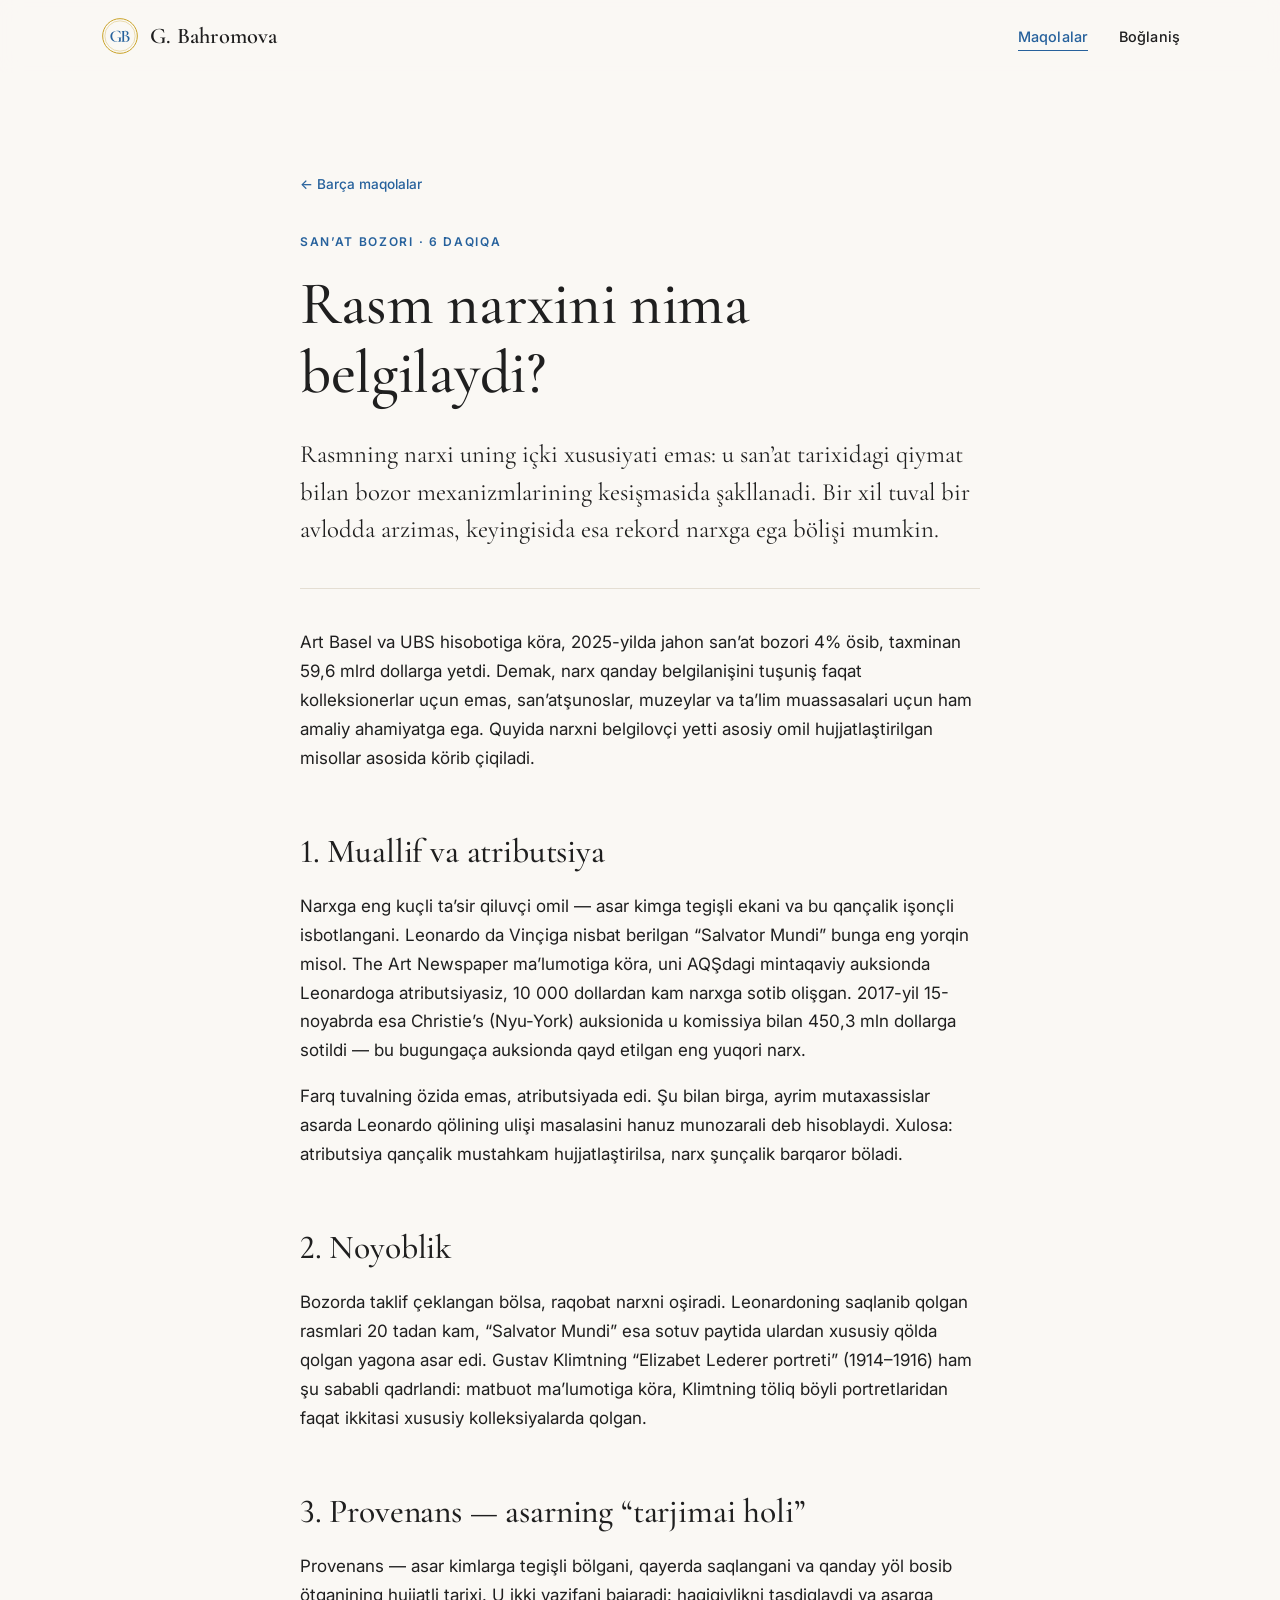
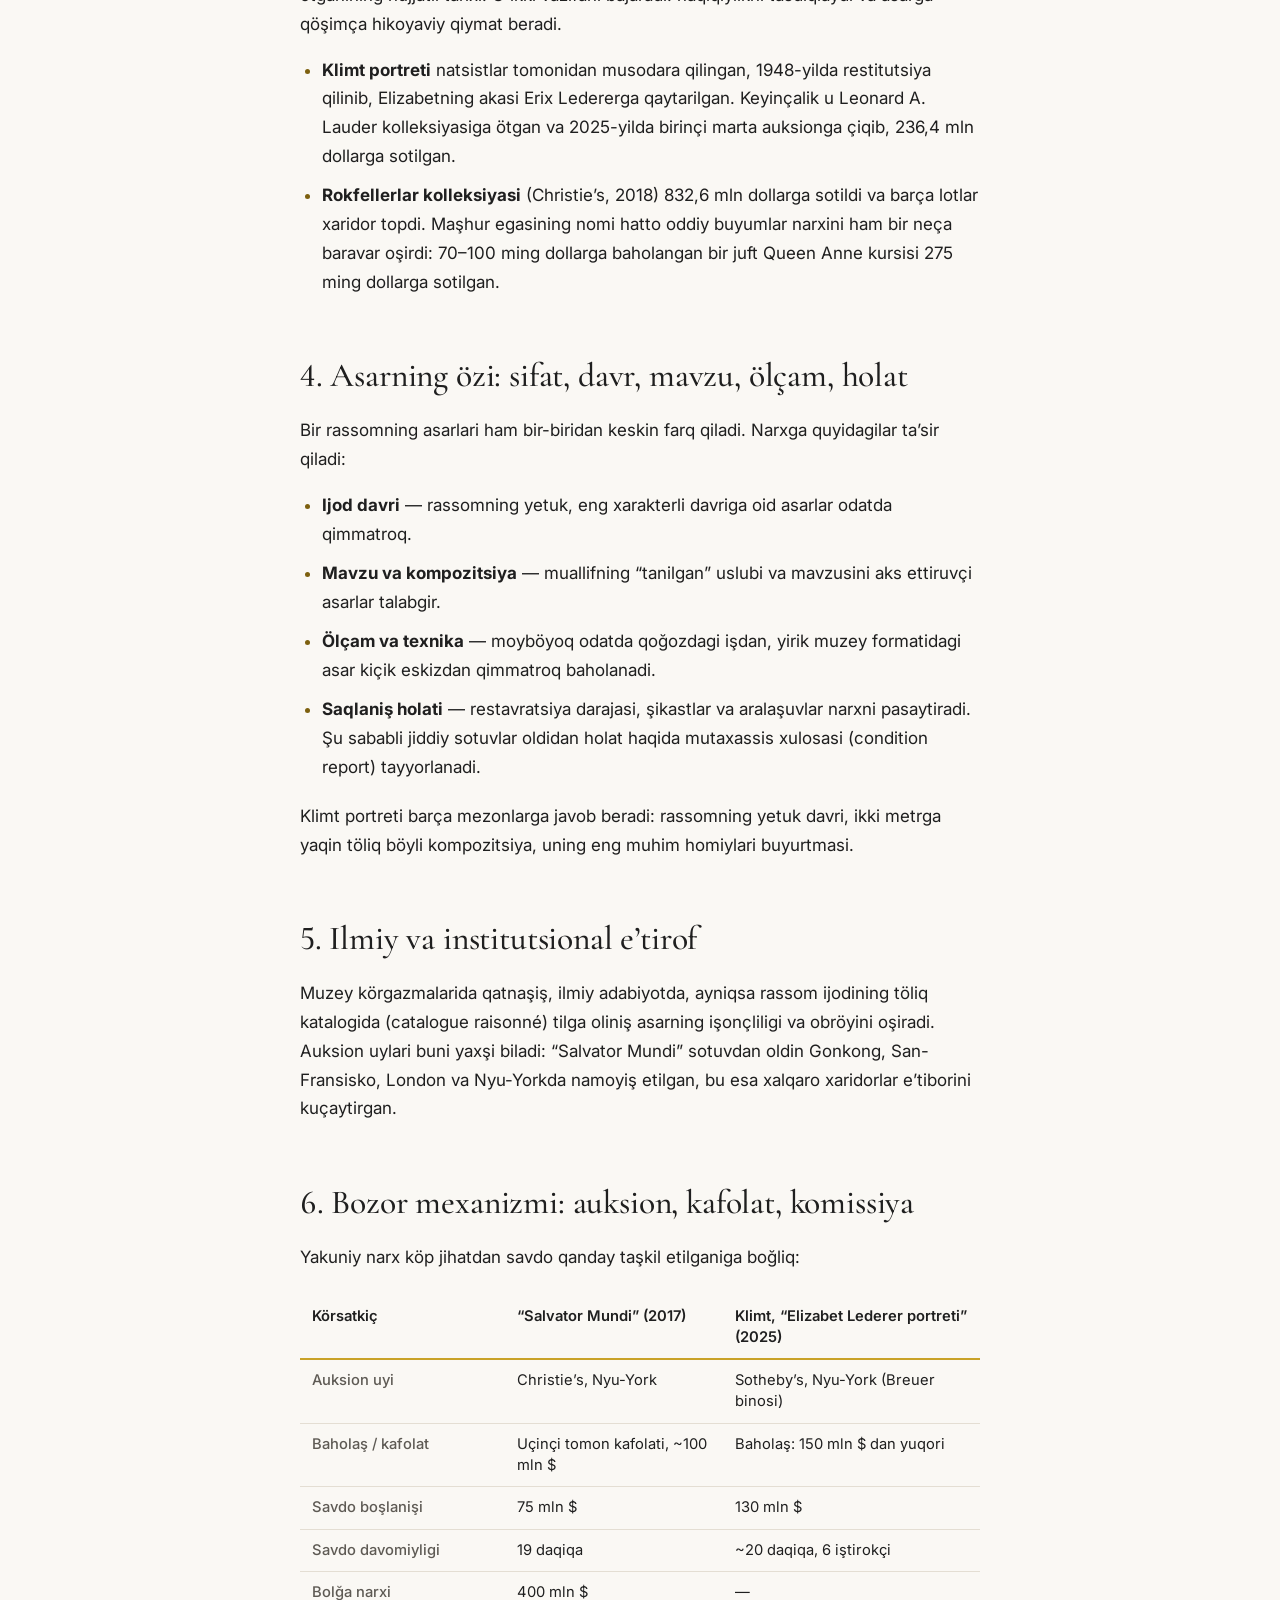
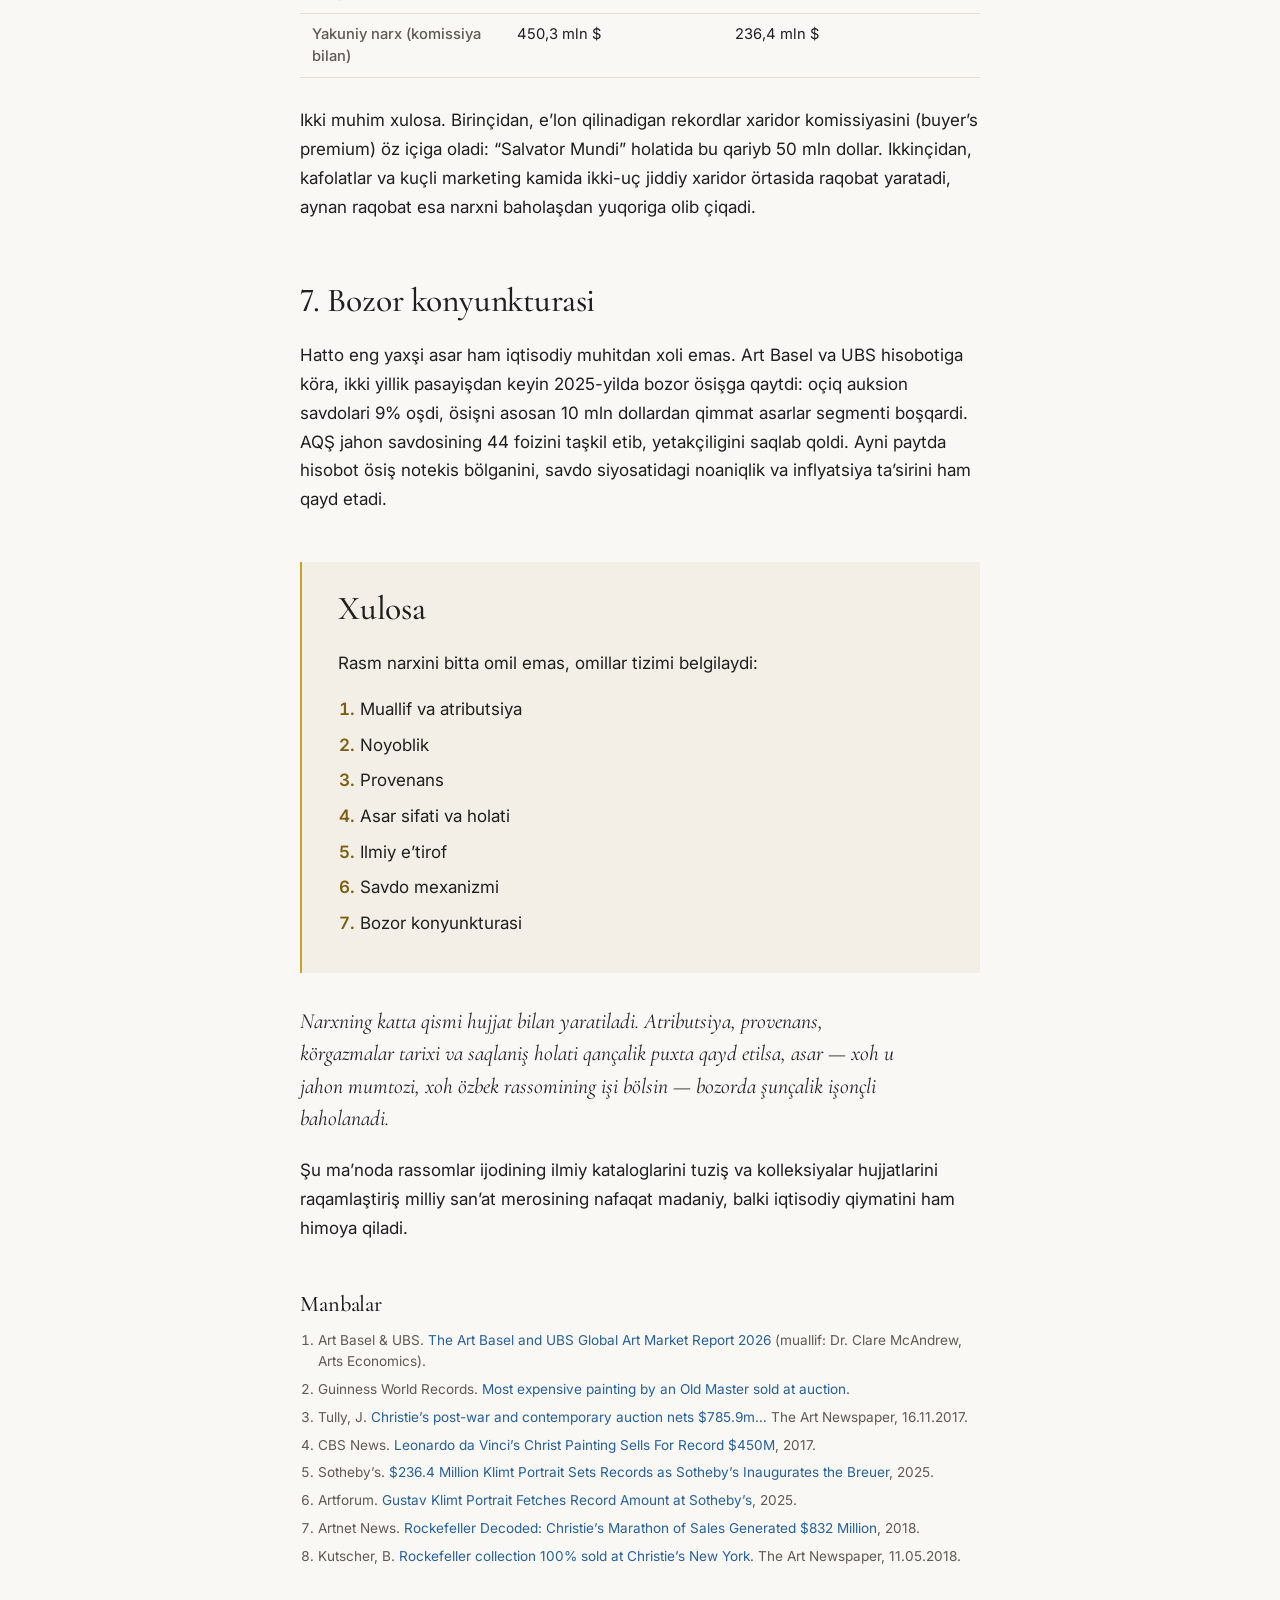
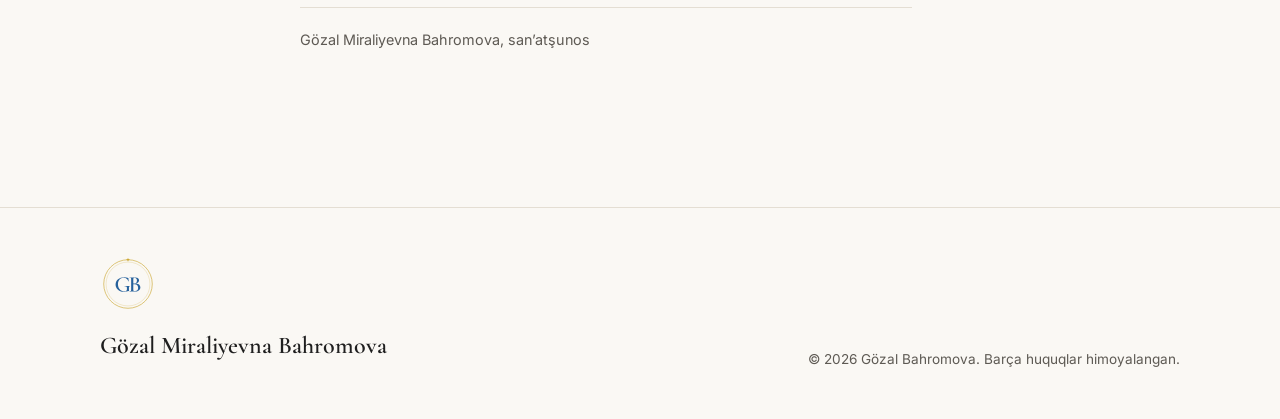
==== rasm-narxi.html @ ad48a09a "“Rasm narxini nima belgilaydi?” maqolasini qo‘shish Co-Authored-By: Claude Opus 5.5 <noreply@anthrop" ====
<!doctype html>
<html lang="uz">
<head>
  <meta charset="utf-8">
  <meta name="viewport" content="width=device-width, initial-scale=1">
  <title>Rasm narxini nima belgilaydi? — Gözal Bahromova</title>
  <meta name="description" content="Sanʼatşunos tahlili: muallif va atributsiya, noyoblik, provenans, asar holati, ilmiy eʼtirof, auksion mexanizmi va bozor konyunkturasi rasm narxini qanday belgilaydi.">
  <meta name="author" content="Gözal Miraliyevna Bahromova">
  <link rel="canonical" href="https://gmiraliyevna-oss.github.io/guzal-bahromova/rasm-narxi.html">
  <meta property="og:type" content="article">
  <meta property="og:title" content="Rasm narxini nima belgilaydi?">
  <meta property="og:description" content="Sanʼatşunos tahlili: muallif va atributsiya, noyoblik, provenans, asar holati, ilmiy eʼtirof, auksion mexanizmi va bozor konyunkturasi rasm narxini qanday belgilaydi.">
  <meta property="og:locale" content="uz_UZ">
  <meta property="og:image" content="https://gmiraliyevna-oss.github.io/guzal-bahromova/images/og-cover.jpg">
  <meta name="twitter:card" content="summary_large_image">
  <link rel="icon" href="logo/favicon.svg" type="image/svg+xml">
  <link rel="icon" href="logo/favicon-32.png" sizes="32x32" type="image/png">
  <link rel="apple-touch-icon" href="logo/apple-touch-icon.png">
  <link rel="preconnect" href="https://fonts.googleapis.com">
  <link rel="preconnect" href="https://fonts.gstatic.com" crossorigin>
  <link href="https://fonts.googleapis.com/css2?family=Cormorant+Garamond:ital,wght@0,500;0,600;0,700;1,500&family=Inter:wght@400;500;600&display=swap" rel="stylesheet">
  <link rel="stylesheet" href="styles.css?v=13">
  <script>
    try { var t = localStorage.getItem('theme'); if (t) document.documentElement.dataset.theme = t; } catch (e) {}
  </script>
  <style>
    .article { padding: clamp(48px, 8vw, 96px) 0 var(--section-y); }
    .article .container { max-width: 760px; }
    .art-back { display: inline-block; font-size: .85rem; font-weight: 500; margin-bottom: 36px; }
    .art-meta { font-size: .75rem; font-weight: 600; letter-spacing: .14em; text-transform: uppercase; color: var(--accent-text); margin-bottom: 16px; }
    .article h1 { font-size: clamp(2.4rem, 5.6vw, 3.8rem); font-weight: 500; margin-bottom: 28px; }
    .art-lead { font-family: var(--serif); font-size: clamp(1.3rem, 2.2vw, 1.55rem); line-height: 1.5; color: var(--text); margin-bottom: 1.6em; padding-bottom: 1.6em; border-bottom: 1px solid var(--line); }
    .article h2 { font-size: clamp(1.6rem, 3vw, 2.1rem); font-weight: 500; margin: 1.8em 0 .6em; }
    .article p { max-width: 68ch; }
    .art-figure { margin: 32px 0 36px; }
    .art-figure img { width: 100%; max-width: 520px; margin: 0 auto; box-shadow: var(--shadow); }
    .art-figure figcaption { max-width: 520px; margin: 14px auto 0; font-size: .85rem; line-height: 1.55; color: var(--muted); }
    .art-box { margin: 48px 0 32px; padding: 28px clamp(20px, 4vw, 36px); background: var(--bg-tint); border-left: 2px solid var(--gold); }
    .art-box h2 { margin-top: 0; }
    .art-box ol { margin: 0; padding-left: 1.3em; list-style: decimal; }
    .art-box li { margin-bottom: .4em; }
    .art-box li::marker { color: var(--gold-text); font-weight: 600; }
    .art-closing { font-family: var(--serif); font-style: italic; font-size: 1.35rem; line-height: 1.5; }
    .art-sign { margin-top: 40px; padding-top: 20px; border-top: 1px solid var(--line); font-size: .9rem; color: var(--muted); }
    .art-list { margin: 0 0 1.2em; padding-left: 1.3em; list-style: disc; max-width: 68ch; }
    .art-list li { margin-bottom: .6em; }
    .art-list li::marker { color: var(--gold-text); }
    .art-table-wrap { overflow-x: auto; margin: 24px 0 28px; }
    .art-table { width: 100%; border-collapse: collapse; font-size: .92rem; line-height: 1.45; }
    .art-table th, .art-table td { padding: 10px 12px; border-bottom: 1px solid var(--line); text-align: left; vertical-align: top; }
    .art-table thead th { font-weight: 600; border-bottom: 2px solid var(--gold); }
    .art-table tbody th { font-weight: 500; color: var(--muted); }
    .art-sources { margin-top: 48px; }
    .art-sources h2 { font-size: 1.4rem; }
    .art-sources ol { padding-left: 1.3em; list-style: decimal; font-size: .85rem; line-height: 1.55; color: var(--muted); }
    .art-sources li { margin-bottom: .5em; }
  </style>
</head>
<body>
  <a class="skip-link" href="#main">Asosiy mazmunga ötiş</a>
  <header class="site-header" id="top">
    <div class="container header-inner">
      <a href="index.html" class="brand" aria-label="Boş sahifa">
        <span class="brand-mark" aria-hidden="true">
          <svg class="logo-mark" viewBox="0 0 240 240" aria-hidden="true" focusable="false"><circle cx="120" cy="120" r="104" fill="none" class="lm-ring" stroke-width="6"/><circle cx="120" cy="120" r="91" fill="none" class="lm-ring" stroke-width="2"/><path d="M100.562359375 155.748Q91.52476953125 155.748 84.42027587890625 153.11939746093748Q77.3157822265625 150.490794921875 72.39528857421875 145.85758984375Q67.474794921875 141.224384765625 64.9033974609375 135.14948095703124Q62.33200000000001 129.0745771484375 62.33200000000001 122.181974609375Q62.33200000000001 114.53276953125001 65.33369873046875 108.33567333984377Q68.3353974609375 102.1385771484375 73.77589111328126 97.6717822265625Q79.21638476562501 93.2049873046875 86.50027587890625 90.78049365234375Q93.7841669921875 88.35600000000001 102.3485517578125 88.35600000000001Q107.493974609375 88.35600000000001 112.42876953125 89.19841015625Q117.36356445312501 90.0408203125 120.5121669921875 91.59303808593751Q121.5417568359375 92.0090380859375 121.68345556640625 92.28333935546875Q121.825154296875 92.557640625 121.929154296875 93.956435546875L123.2525517578125 107.6401669921875Q123.2525517578125 107.9521669921875 122.7325517578125 108.0561669921875Q122.2125517578125 108.1601669921875 122.00455175781251 107.77276953124999Q121.1621416015625 105.167513671875 119.37074414062499 102.14630859375Q117.5793466796875 99.125103515625 114.76745556640626 96.47962255859375Q111.95556445312499 93.8341416015625 108.0711796875 92.10126318359374Q104.186794921875 90.36838476562501 99.0830126953125 90.36838476562501Q91.91216699218751 90.36838476562501 86.06603271484376 93.97068603515626Q80.2198984375 97.5729873046875 76.78137939453126 104.25758984375Q73.3428603515625 110.9421923828125 73.3428603515625 120.22679492187501Q73.3428603515625 127.31435937500001 75.4176552734375 133.43605810546876Q77.4924501953125 139.5577568359375 81.421052734375 144.21046826171874Q85.3496552734375 148.8631796875 90.8356806640625 151.46449365234375Q96.3217060546875 154.0658076171875 103.219564453125 154.0658076171875Q107.514794921875 154.0658076171875 110.09271142578125 153.0153974609375Q112.6706279296875 151.9649873046875 113.83413427734375 149.232384765625Q114.997640625 146.4997822265625 114.997640625 141.4246025390625Q114.997640625 136.4326025390625 114.39703808593751 134.0926025390625Q113.796435546875 131.7526025390625 111.51232666015625 131.0246025390625Q109.2282177734375 130.2966025390625 104.1113974609375 130.2966025390625Q103.4873974609375 130.2966025390625 103.4873974609375 129.4646025390625Q103.4873974609375 128.6326025390625 104.00739746093751 128.6326025390625Q111.05857714843751 129.0486025390625 116.73956445312501 129.1006025390625Q122.4205517578125 129.1526025390625 128.6969365234375 128.8406025390625Q129.1415390625 128.8406025390625 129.17923779296873 129.5686025390625Q129.21693652343748 130.2966025390625 128.6969365234375 130.2966025390625Q126.7001162109375 130.1926025390625 125.76800732421876 130.9726025390625Q124.8358984375 131.7526025390625 124.5992958984375 134.3526025390625Q124.362693359375 136.9526025390625 124.362693359375 142.4646025390625Q124.362693359375 145.8966025390625 124.570693359375 147.5606025390625Q124.778693359375 149.2246025390625 124.93469335937499 150.0046025390625Q125.090693359375 150.7846025390625 125.090693359375 151.6166025390625Q125.090693359375 152.2406025390625 124.882693359375 152.4486025390625Q124.674693359375 152.6566025390625 123.946693359375 152.8646025390625Q118.3697060546875 154.084 112.2493212890625 154.916Q106.1289365234375 155.748 100.562359375 155.748ZM153.8311796875 119.4025771484375 154.97517968749997 117.78800000000001Q161.80794921875 117.78800000000001 166.84543017578125 120.07600000000001Q171.8829111328125 122.364 174.66619970703124 126.35369873046875Q177.44948828124998 130.3433974609375 177.44948828124998 135.56158984375Q177.44948828124998 141.026794921875 174.4725009765625 145.4233974609375Q171.495513671875 149.82 166.2929365234375 152.368Q161.090359375 154.916 154.56958984374998 154.916Q151.589974609375 154.916 147.31687841796872 154.60399999999998Q143.04378222656248 154.292 139.4791796875 154.292Q135.84958984374998 154.292 132.54109619140624 154.39600000000002Q129.2326025390625 154.5 126.58580761718748 154.5Q126.30241015624999 154.5 126.30241015624999 153.876Q126.30241015624999 153.252 126.58580761718748 153.252Q129.7838330078125 153.252 131.5102431640625 152.732Q133.23665332031248 152.212 133.92695458984372 150.652Q134.61725585937498 149.092 134.61725585937498 146.076V97.924Q134.61725585937498 94.908 133.97895458984374 93.4Q133.3406533203125 91.892 131.62854443359373 91.32Q129.916435546875 90.748 126.71841015624999 90.748Q126.48180761718748 90.748 126.48180761718748 90.124Q126.48180761718748 89.5 126.71841015624999 89.5Q129.33660253906248 89.5 132.59309619140623 89.656Q135.84958984374998 89.812 139.4791796875 89.812Q142.4093720703125 89.812 145.73348095703125 89.5Q149.05758984374998 89.188 152.099564453125 89.188Q158.3109619140625 89.188 162.530744140625 90.81041015625001Q166.7505263671875 92.43282031250001 168.94230859375 95.43972412109376Q171.13409082031248 98.44662792968751 171.13409082031248 102.71841015625Q171.13409082031248 108.49561523437501 166.65819970703123 113.04169873046875Q162.18230859374998 117.5877822265625 153.8311796875 119.4025771484375ZM150.310744140625 91.2185771484375Q148.19173144531248 91.2185771484375 146.89562255859374 91.77107080078125Q145.599513671875 92.323564453125 145.07430859375 93.77046826171875Q144.54910351562498 95.2173720703125 144.54910351562498 98.132V118.51599999999999L140.90132128906248 117.75939746093749Q144.30471874999998 117.892 146.48871874999998 117.944Q148.67271875 117.99600000000001 148.9093212890625 117.99600000000001Q155.354794921875 117.99600000000001 158.36301269531248 113.81260253906251Q161.37123046874999 109.62920507812501 161.37123046874999 103.597205078125Q161.37123046874999 99.759615234375 160.1466279296875 96.96980761718751Q158.92202539062498 94.18 156.4858076171875 92.69928857421876Q154.04958984375 91.2185771484375 150.310744140625 91.2185771484375ZM152.88739746093748 152.5734228515625Q160.26361523437498 152.5734228515625 163.61632666015623 148.7670126953125Q166.96903808593748 144.9606025390625 166.96903808593748 138.0861923828125Q166.96903808593748 130.36158984375 162.97671142578122 125.48268603515626Q158.98438476562498 120.6037822265625 150.81517968749998 120.5751796875Q149.260333984375 120.5465771484375 146.6785263671875 120.61287841796876Q144.09671874999998 120.67917968750001 141.28871875 121.1705771484375L144.54910351562498 119.9511796875V146.076Q144.54910351562498 148.2990126953125 145.11721240234374 149.7602177734375Q145.6853212890625 151.2214228515625 147.4741416015625 151.8974228515625Q149.2629619140625 152.5734228515625 152.88739746093748 152.5734228515625Z" class="lm-letters"/></svg>
        </span>
        <span class="brand-name">G. Bahromova</span>
      </a>
      <nav class="nav" aria-label="Asosiy menyu">
        <ul>
          <li><a href="index.html#articles" class="is-active">Maqolalar</a></li>
          <li><a href="index.html#contact">Boğlaniş</a></li>
        </ul>
      </nav>
    </div>
  </header>

  <main id="main">
    <article class="article">
      <div class="container">
        <a class="art-back" href="index.html#articles">← Barça maqolalar</a>
        <p class="art-meta">Sanʼat bozori · 6 daqiqa</p>
        <h1>Rasm narxini nima belgilaydi?</h1>
        <p class="art-lead">Rasmning narxi uning içki xususiyati emas: u sanʼat tarixidagi qiymat bilan bozor mexanizmlarining kesişmasida şakllanadi. Bir xil tuval bir avlodda arzimas, keyingisida esa rekord narxga ega bölişi mumkin.</p>
        <p>Art Basel va UBS hisobotiga köra, 2025-yilda jahon sanʼat bozori 4% ösib, taxminan 59,6 mlrd dollarga yetdi. Demak, narx qanday belgilanişini tuşuniş faqat kolleksionerlar uçun emas, sanʼatşunoslar, muzeylar va taʼlim muassasalari uçun ham amaliy ahamiyatga ega. Quyida narxni belgilovçi yetti asosiy omil hujjatlaştirilgan misollar asosida körib çiqiladi.</p>

        <h2>1. Muallif va atributsiya</h2>
        <p>Narxga eng kuçli taʼsir qiluvçi omil — asar kimga tegişli ekani va bu qançalik işonçli isbotlangani. Leonardo da Vinçiga nisbat berilgan “Salvator Mundi” bunga eng yorqin misol. The Art Newspaper maʼlumotiga köra, uni AQŞdagi mintaqaviy auksionda Leonardoga atributsiyasiz, 10 000 dollardan kam narxga sotib olişgan. 2017-yil 15-noyabrda esa Christie’s (Nyu-York) auksionida u komissiya bilan 450,3 mln dollarga sotildi — bu bugungaça auksionda qayd etilgan eng yuqori narx.</p>
        <p>Farq tuvalning özida emas, atributsiyada edi. Şu bilan birga, ayrim mutaxassislar asarda Leonardo qölining ulişi masalasini hanuz munozarali deb hisoblaydi. Xulosa: atributsiya qançalik mustahkam hujjatlaştirilsa, narx şunçalik barqaror böladi.</p>

        <h2>2. Noyoblik</h2>
        <p>Bozorda taklif çeklangan bölsa, raqobat narxni oşiradi. Leonardoning saqlanib qolgan rasmlari 20 tadan kam, “Salvator Mundi” esa sotuv paytida ulardan xususiy qölda qolgan yagona asar edi. Gustav Klimtning “Elizabet Lederer portreti” (1914–1916) ham şu sababli qadrlandi: matbuot maʼlumotiga köra, Klimtning töliq böyli portretlaridan faqat ikkitasi xususiy kolleksiyalarda qolgan.</p>

        <h2>3. Provenans — asarning “tarjimai holi”</h2>
        <p>Provenans — asar kimlarga tegişli bölgani, qayerda saqlangani va qanday yöl bosib ötganining hujjatli tarixi. U ikki vazifani bajaradi: haqiqiylikni tasdiqlaydi va asarga qöşimça hikoyaviy qiymat beradi.</p>
        <ul class="art-list">
          <li><strong>Klimt portreti</strong> natsistlar tomonidan musodara qilingan, 1948-yilda restitutsiya qilinib, Elizabetning akasi Erix Ledererga qaytarilgan. Keyinçalik u Leonard A. Lauder kolleksiyasiga ötgan va 2025-yilda birinçi marta auksionga çiqib, 236,4 mln dollarga sotilgan.</li>
          <li><strong>Rokfellerlar kolleksiyasi</strong> (Christie’s, 2018) 832,6 mln dollarga sotildi va barça lotlar xaridor topdi. Maşhur egasining nomi hatto oddiy buyumlar narxini ham bir neça baravar oşirdi: 70–100 ming dollarga baholangan bir juft Queen Anne kursisi 275 ming dollarga sotilgan.</li>
        </ul>

        <h2>4. Asarning özi: sifat, davr, mavzu, ölçam, holat</h2>
        <p>Bir rassomning asarlari ham bir-biridan keskin farq qiladi. Narxga quyidagilar taʼsir qiladi:</p>
        <ul class="art-list">
          <li><strong>Ijod davri</strong> — rassomning yetuk, eng xarakterli davriga oid asarlar odatda qimmatroq.</li>
          <li><strong>Mavzu va kompozitsiya</strong> — muallifning “tanilgan” uslubi va mavzusini aks ettiruvçi asarlar talabgir.</li>
          <li><strong>Ölçam va texnika</strong> — moyböyoq odatda qoğozdagi işdan, yirik muzey formatidagi asar kiçik eskizdan qimmatroq baholanadi.</li>
          <li><strong>Saqlaniş holati</strong> — restavratsiya darajasi, şikastlar va aralaşuvlar narxni pasaytiradi. Şu sababli jiddiy sotuvlar oldidan holat haqida mutaxassis xulosasi (condition report) tayyorlanadi.</li>
        </ul>
        <p>Klimt portreti barça mezonlarga javob beradi: rassomning yetuk davri, ikki metrga yaqin töliq böyli kompozitsiya, uning eng muhim homiylari buyurtmasi.</p>

        <h2>5. Ilmiy va institutsional eʼtirof</h2>
        <p>Muzey körgazmalarida qatnaşiş, ilmiy adabiyotda, ayniqsa rassom ijodining töliq katalogida (catalogue raisonné) tilga oliniş asarning işonçliligi va obröyini oşiradi. Auksion uylari buni yaxşi biladi: “Salvator Mundi” sotuvdan oldin Gonkong, San-Fransisko, London va Nyu-Yorkda namoyiş etilgan, bu esa xalqaro xaridorlar eʼtiborini kuçaytirgan.</p>

        <h2>6. Bozor mexanizmi: auksion, kafolat, komissiya</h2>
        <p>Yakuniy narx köp jihatdan savdo qanday taşkil etilganiga boğliq:</p>
        <div class="art-table-wrap">
          <table class="art-table">
            <thead>
              <tr><th scope="col">Körsatkiç</th><th scope="col">“Salvator Mundi” (2017)</th><th scope="col">Klimt, “Elizabet Lederer portreti” (2025)</th></tr>
            </thead>
            <tbody>
              <tr><th scope="row">Auksion uyi</th><td>Christie’s, Nyu-York</td><td>Sotheby’s, Nyu-York (Breuer binosi)</td></tr>
              <tr><th scope="row">Baholaş / kafolat</th><td>Uçinçi tomon kafolati, ~100 mln $</td><td>Baholaş: 150 mln $ dan yuqori</td></tr>
              <tr><th scope="row">Savdo boşlanişi</th><td>75 mln $</td><td>130 mln $</td></tr>
              <tr><th scope="row">Savdo davomiyligi</th><td>19 daqiqa</td><td>~20 daqiqa, 6 iştirokçi</td></tr>
              <tr><th scope="row">Bolğa narxi</th><td>400 mln $</td><td>—</td></tr>
              <tr><th scope="row">Yakuniy narx (komissiya bilan)</th><td>450,3 mln $</td><td>236,4 mln $</td></tr>
            </tbody>
          </table>
        </div>
        <p>Ikki muhim xulosa. Birinçidan, eʼlon qilinadigan rekordlar xaridor komissiyasini (buyer’s premium) öz içiga oladi: “Salvator Mundi” holatida bu qariyb 50 mln dollar. Ikkinçidan, kafolatlar va kuçli marketing kamida ikki-uç jiddiy xaridor örtasida raqobat yaratadi, aynan raqobat esa narxni baholaşdan yuqoriga olib çiqadi.</p>

        <h2>7. Bozor konyunkturasi</h2>
        <p>Hatto eng yaxşi asar ham iqtisodiy muhitdan xoli emas. Art Basel va UBS hisobotiga köra, ikki yillik pasayişdan keyin 2025-yilda bozor ösişga qaytdi: oçiq auksion savdolari 9% oşdi, ösişni asosan 10 mln dollardan qimmat asarlar segmenti boşqardi. AQŞ jahon savdosining 44 foizini taşkil etib, yetakçiligini saqlab qoldi. Ayni paytda hisobot ösiş notekis bölganini, savdo siyosatidagi noaniqlik va inflyatsiya taʼsirini ham qayd etadi.</p>

        <aside class="art-box">
          <h2>Xulosa</h2>
          <p>Rasm narxini bitta omil emas, omillar tizimi belgilaydi:</p>
          <ol>
            <li>Muallif va atributsiya</li>
            <li>Noyoblik</li>
            <li>Provenans</li>
            <li>Asar sifati va holati</li>
            <li>Ilmiy eʼtirof</li>
            <li>Savdo mexanizmi</li>
            <li>Bozor konyunkturasi</li>
          </ol>
        </aside>
        <p class="art-closing">Narxning katta qismi hujjat bilan yaratiladi. Atributsiya, provenans, körgazmalar tarixi va saqlaniş holati qançalik puxta qayd etilsa, asar — xoh u jahon mumtozi, xoh özbek rassomining işi bölsin — bozorda şunçalik işonçli baholanadi.</p>
        <p>Şu maʼnoda rassomlar ijodining ilmiy kataloglarini tuziş va kolleksiyalar hujjatlarini raqamlaştiriş milliy sanʼat merosining nafaqat madaniy, balki iqtisodiy qiymatini ham himoya qiladi.</p>

        <section class="art-sources" aria-labelledby="sources-title">
          <h2 id="sources-title">Manbalar</h2>
          <ol>
            <li>Art Basel &amp; UBS. <a href="https://www.artbasel.com/stories/art-basel-and-ubs-global-art-market-report-2026-art-market-trends" target="_blank" rel="noopener">The Art Basel and UBS Global Art Market Report 2026</a> (muallif: Dr. Clare McAndrew, Arts Economics).</li>
            <li>Guinness World Records. <a href="https://www.guinnessworldrecords.com/world-records/most-expensive-painting-by-an-old-master-sold-at-auction" target="_blank" rel="noopener">Most expensive painting by an Old Master sold at auction</a>.</li>
            <li>Tully, J. <a href="https://www.theartnewspaper.com/2017/11/16/analysis-christies-postwar-and-contemporary-auction-nets-dollar7859m-with-a-big-assist-from-an-old-master" target="_blank" rel="noopener">Christie’s post-war and contemporary auction nets $785.9m…</a> The Art Newspaper, 16.11.2017.</li>
            <li>CBS News. <a href="https://www.cbsnews.com/amp/texas/news/leonardo-da-vincis-christ-painting-sells-for-record-450m" target="_blank" rel="noopener">Leonardo da Vinci’s Christ Painting Sells For Record $450M</a>, 2017.</li>
            <li>Sotheby’s. <a href="https://www.sothebys.com/en/articles/the-new-york-sales-november-2025-breuer-results" target="_blank" rel="noopener">$236.4 Million Klimt Portrait Sets Records as Sotheby’s Inaugurates the Breuer</a>, 2025.</li>
            <li>Artforum. <a href="https://www.artforum.com/news/gustav-klimt-portrait-fetches-record-amount-at-sothebys-1234738334/" target="_blank" rel="noopener">Gustav Klimt Portrait Fetches Record Amount at Sotheby’s</a>, 2025.</li>
            <li>Artnet News. <a href="https://news.artnet.com/market/marathon-rockefeller-auction-at-christies-reels-in-record-833-million-1284995" target="_blank" rel="noopener">Rockefeller Decoded: Christie’s Marathon of Sales Generated $832 Million</a>, 2018.</li>
            <li>Kutscher, B. <a href="https://www.theartnewspaper.com/2018/05/11/rockefeller-collection-100percent-sold-at-christies-new-york" target="_blank" rel="noopener">Rockefeller collection 100% sold at Christie’s New York</a>. The Art Newspaper, 11.05.2018.</li>
          </ol>
        </section>

        <p class="art-sign">Gözal Miraliyevna Bahromova, sanʼatşunos</p>
      </div>
    </article>
  </main>

  <footer class="site-footer">
    <div class="container footer-inner">
      <div>
        <img class="footer-logo" src="logo/A-monogram.svg" alt="" width="56" height="56" loading="lazy">
        <p class="footer-name">Gözal Miraliyevna Bahromova</p>
      </div>
      <p class="footer-copy">© 2026 Gözal Bahromova. Barça huquqlar himoyalangan.</p>
    </div>
  </footer>
</body>
</html>
---- styles.css ----
/* ==========================================================
   Go‘zal Bahromova — shaxsiy sayt
   Ranglar: lojuvard #26619C · qog‘oz #FAF8F4 · ko‘mir #1F1F1F · oltin #C9A227
   ========================================================== */

:root {
  --bg: #FAF8F4;
  --bg-tint: #F3EFE7;
  --surface: #FFFFFF;
  --text: #1F1F1F;
  --muted: #5E5A54;
  --line: #E4DED3;
  --accent: #26619C;          /* lojuvard */
  --accent-hover: #1C4C7C;
  --accent-text: #26619C;     /* matndagi havolalar uchun */
  --accent-soft: rgba(38, 97, 156, .08);
  --on-accent: #FFFFFF;
  --gold: #C9A227;
  --gold-text: #7D600F;
  --ph-a: #ECE6DA;
  --ph-b: #E3DCCD;
  --shadow: 0 1px 2px rgba(31,31,31,.04), 0 12px 32px -12px rgba(31,31,31,.12);

  --serif: "Cormorant Garamond", "Playfair Display", Georgia, "Times New Roman", serif;
  --sans: "Inter", system-ui, -apple-system, "Segoe UI", Roboto, Arial, sans-serif;

  --container: 1160px;
  --gutter: clamp(16px, 4vw, 40px);
  --section-y: clamp(72px, 11vw, 140px);
  --radius: 2px;
  --ease: cubic-bezier(.2, .7, .2, 1);

  color-scheme: light;
}

/* Qorong‘u rejim: tizim sozlamasi bo‘yicha (agar foydalanuvchi yorug‘ni tanlamagan bo‘lsa) */
@media (prefers-color-scheme: dark) {
  :root:not([data-theme="light"]) {
    --bg: #14171C;
    --bg-tint: #1A1E25;
    --surface: #1E232B;
    --text: #ECE8E1;
    --muted: #A7A29A;
    --line: #2C323C;
    --accent: #3C7DC0;
    --accent-hover: #4D8CCC;
    --accent-text: #7FAEE0;   /* qorong‘u fonda o‘qilishi uchun yorqinroq lojuvard */
    --accent-soft: rgba(127, 174, 224, .10);
    --gold: #D4B24A;
    --gold-text: #D4B24A;
    --ph-a: #222831;
    --ph-b: #1B2028;
    --shadow: 0 1px 2px rgba(0,0,0,.3), 0 16px 40px -16px rgba(0,0,0,.6);
    color-scheme: dark;
  }
}
:root[data-theme="dark"] {
  --bg: #14171C;
  --bg-tint: #1A1E25;
  --surface: #1E232B;
  --text: #ECE8E1;
  --muted: #A7A29A;
  --line: #2C323C;
  --accent: #3C7DC0;
  --accent-hover: #4D8CCC;
  --accent-text: #7FAEE0;
  --accent-soft: rgba(127, 174, 224, .10);
  --gold: #D4B24A;
  --gold-text: #D4B24A;
  --ph-a: #222831;
  --ph-b: #1B2028;
  --shadow: 0 1px 2px rgba(0,0,0,.3), 0 16px 40px -16px rgba(0,0,0,.6);
  color-scheme: dark;
}

/* ---------- Asos ---------- */
*, *::before, *::after { box-sizing: border-box; }
html { scroll-behavior: smooth; scroll-padding-top: 84px; -webkit-text-size-adjust: 100%; }
body {
  margin: 0;
  background: var(--bg);
  color: var(--text);
  font-family: var(--sans);
  font-size: 17px;
  line-height: 1.7;
  -webkit-font-smoothing: antialiased;
  text-rendering: optimizeLegibility;
  transition: background-color .3s ease, color .3s ease;
}
img { max-width: 100%; height: auto; display: block; }
a { color: var(--accent-text); text-decoration: none; transition: color .2s ease; }
a:hover { color: var(--accent-hover); }
h1, h2, h3 { font-family: var(--serif); font-weight: 600; line-height: 1.15; margin: 0; letter-spacing: -.005em; }
p { margin: 0 0 1em; }
ul { margin: 0; padding: 0; list-style: none; }
::selection { background: var(--accent); color: var(--on-accent); }
:focus-visible { outline: 2px solid var(--accent-text); outline-offset: 3px; }

.container { width: 100%; max-width: var(--container); margin: 0 auto; padding: 0 var(--gutter); }

.skip-link {
  position: absolute; left: 16px; top: -60px; z-index: 100;
  background: var(--accent); color: var(--on-accent); padding: 10px 16px;
}
.skip-link:focus { top: 12px; color: var(--on-accent); }

/* ---------- Header ---------- */
.site-header {
  position: sticky; top: 0; z-index: 50;
  background: color-mix(in srgb, var(--bg) 88%, transparent);
  backdrop-filter: saturate(1.4) blur(10px);
  -webkit-backdrop-filter: saturate(1.4) blur(10px);
  border-bottom: 1px solid transparent;
  transition: border-color .3s ease, background-color .3s ease;
}
.site-header.is-scrolled { border-bottom-color: var(--line); }
.header-inner { display: flex; align-items: center; justify-content: space-between; height: 72px; gap: 24px; }

.brand { display: inline-flex; align-items: center; gap: 10px; color: var(--text); }
.brand:hover { color: var(--text); }
.brand-mark .logo-mark { width: 40px; height: 40px; display: block; transition: transform .6s var(--ease); }
.logo-mark .lm-ring { stroke: var(--gold); }
.logo-mark .lm-letters { fill: var(--accent-text); }
.brand:hover .brand-mark .logo-mark { transform: rotate(-8deg); }
.brand-name { font-family: var(--serif); font-size: 1.4rem; font-weight: 600; letter-spacing: .01em; }

.nav ul { display: flex; gap: clamp(18px, 2.4vw, 36px); }
.nav a {
  position: relative; color: var(--text); font-size: .9rem; font-weight: 500; letter-spacing: .01em; padding: 6px 0;
}
.nav a::after {
  content: ""; position: absolute; left: 0; right: 0; bottom: 0; height: 1px;
  background: var(--accent-text); transform: scaleX(0); transform-origin: left; transition: transform .35s var(--ease);
}
.nav a:hover, .nav a.is-active { color: var(--accent-text); }
.nav a:hover::after, .nav a.is-active::after { transform: scaleX(1); }

.header-tools { display: flex; align-items: center; gap: 6px; }
.tool-btn {
  display: inline-grid; place-items: center; width: 40px; height: 40px; padding: 0;
  border: 1px solid transparent; border-radius: 50%; background: transparent; color: var(--text);
  cursor: pointer; font: 600 .75rem/1 var(--sans); letter-spacing: .06em;
  transition: border-color .2s ease, color .2s ease, background-color .2s ease;
}
.tool-btn:hover { border-color: var(--line); color: var(--accent-text); }
.tool-btn svg { width: 18px; height: 18px; fill: none; stroke: currentColor; stroke-width: 1.6; stroke-linecap: round; }
.i-sun { display: none; }
:root[data-theme="dark"] .i-sun { display: block; }
:root[data-theme="dark"] .i-moon { display: none; }
@media (prefers-color-scheme: dark) {
  :root:not([data-theme="light"]) .i-sun { display: block; }
  :root:not([data-theme="light"]) .i-moon { display: none; }
}

.menu-btn { display: none; position: relative; }
.menu-btn span {
  position: absolute; left: 11px; right: 11px; height: 1.5px; background: currentColor;
  transition: transform .3s var(--ease), top .3s var(--ease);
}
.menu-btn span:first-child { top: 16px; }
.menu-btn span:last-child { top: 23px; }
.menu-btn[aria-expanded="true"] span:first-child { top: 19.5px; transform: rotate(45deg); }
.menu-btn[aria-expanded="true"] span:last-child { top: 19.5px; transform: rotate(-45deg); }

/* ---------- Tugmalar ---------- */
.btn {
  display: inline-flex; align-items: center; justify-content: center; gap: 10px;
  min-height: 50px; padding: 0 28px; border-radius: var(--radius);
  font: 500 .92rem/1 var(--sans); letter-spacing: .03em; cursor: pointer;
  border: 1px solid var(--accent); transition: all .25s var(--ease);
}
.btn-primary { background: var(--accent); color: var(--on-accent); }
.btn-primary:hover { background: var(--accent-hover); border-color: var(--accent-hover); color: var(--on-accent); transform: translateY(-1px); }
.btn-ghost { background: transparent; color: var(--accent-text); border-color: var(--accent-text); }
.btn-ghost:hover { background: var(--accent-soft); color: var(--accent-text); }

.link-arrow { display: inline-flex; align-items: center; gap: 8px; font-weight: 500; font-size: .92rem; white-space: nowrap; }
.link-arrow::after { content: "→"; transition: transform .25s var(--ease); }
.link-arrow:hover::after { transform: translateX(4px); }

/* ---------- Rasm o‘rinlari (placeholder) ---------- */
.ph {
  position: relative; display: grid; place-items: center; width: 100%; overflow: hidden;
  background:
    repeating-linear-gradient(135deg, transparent 0 14px, color-mix(in srgb, var(--ph-b) 60%, transparent) 14px 15px),
    linear-gradient(160deg, var(--ph-a), var(--ph-b));
  color: var(--muted);
}
.ph span {
  font-size: .72rem; letter-spacing: .14em; text-transform: uppercase; font-weight: 500;
  padding: 6px 12px; background: color-mix(in srgb, var(--bg) 80%, transparent); border-radius: 20px;
}
.ph-portrait { aspect-ratio: 4 / 5; }
.ph-card { aspect-ratio: 4 / 3; }
.ph-wide { aspect-ratio: 16 / 10; }
/* Haqiqiy rasm qo‘yilganda ham shu nisbatlar saqlanadi */
.hero-figure img, .hero-figure video {
  display: block; aspect-ratio: 4 / 5; object-fit: cover; object-position: 50% 22%;
  width: 100%; height: auto; background: var(--ph-a);
}
.card img { aspect-ratio: 4 / 3; object-fit: cover; width: 100%; }
.project img { aspect-ratio: 16 / 10; object-fit: cover; width: 100%; }

/* ---------- Hero ---------- */
.hero { position: relative; padding: clamp(48px, 8vw, 110px) 0 clamp(64px, 9vw, 120px); }
.hero-grid { display: grid; grid-template-columns: 1.15fr .85fr; gap: clamp(40px, 7vw, 100px); align-items: center; }
.eyebrow {
  display: inline-flex; align-items: center; gap: 14px; margin-bottom: 28px;
  font-size: .78rem; font-weight: 600; letter-spacing: .22em; text-transform: uppercase; color: var(--accent-text);
}
.eyebrow::before { content: ""; width: 36px; height: 1px; background: var(--gold); }
.hero-title { font-size: clamp(2.8rem, 6.6vw, 5.4rem); font-weight: 500; line-height: 1.02; margin-bottom: 28px; }
.hero-title em { font-style: italic; color: var(--accent-text); }
.hero-lead { font-family: var(--serif); font-weight: 500; font-size: clamp(1.35rem, 2.2vw, 1.65rem); line-height: 1.4; font-style: italic; max-width: 38ch; margin-bottom: 40px; }
.hero-intro { color: var(--muted); max-width: 52ch; margin-bottom: 40px; }
.hero-actions { display: flex; flex-wrap: wrap; gap: 14px; }

.hero-figure { position: relative; margin: 0; padding: 18px; }
.hero-figure .ph, .hero-figure img, .hero-figure video { box-shadow: var(--shadow); }
.frame-corner { position: absolute; width: 56px; height: 56px; border: 1px solid var(--gold); pointer-events: none; }
.frame-corner.tl { top: 0; left: 0; border-right: 0; border-bottom: 0; }
.frame-corner.br { bottom: 0; right: 0; border-left: 0; border-top: 0; }

.ornament-line {
  position: absolute; left: 0; right: 0; bottom: 0; display: flex; align-items: center; justify-content: center;
}
.ornament-line::before, .ornament-line::after { content: ""; height: 1px; flex: 1; max-width: 520px; background: var(--line); }
.ornament-line span {
  width: 9px; height: 9px; margin: 0 18px; background: var(--gold); transform: rotate(45deg);
}

/* ---------- Bo‘limlar ---------- */
.section { padding: var(--section-y) 0; }
.section-tint { background: var(--bg-tint); }
.section-head { margin-bottom: clamp(40px, 6vw, 64px); max-width: 640px; }
.section-head-row { display: flex; justify-content: space-between; align-items: flex-end; gap: 24px; max-width: none; }
.section-num {
  font-family: var(--serif); font-style: italic; font-size: 1.05rem; color: var(--gold-text);
  margin-bottom: 10px; display: flex; align-items: center; gap: 12px;
  font-variant-numeric: lining-nums; letter-spacing: .08em;
}
.plain-list .yr, .project-meta, .footer-copy { font-variant-numeric: lining-nums; }
.section-num::after { content: ""; width: 28px; height: 1px; background: var(--gold); opacity: .7; }
.section h2 { font-size: clamp(2.2rem, 4.4vw, 3.4rem); font-weight: 500; margin-bottom: 14px; }
.section-sub { color: var(--muted); font-size: 1.02rem; max-width: 56ch; margin: 0; }

/* ---------- Men haqimda ---------- */
.about-grid { display: grid; grid-template-columns: .8fr 1.2fr; gap: clamp(32px, 6vw, 96px); align-items: start; }
.about-grid .section-head { position: sticky; top: 110px; }
.about-body .lead { font-family: var(--serif); font-size: clamp(1.35rem, 2.3vw, 1.7rem); line-height: 1.45; color: var(--text); margin-bottom: 1.2em; }
.about-body > p { color: var(--muted); }
.about-cols { display: grid; grid-template-columns: 1fr; gap: 48px; margin-top: 48px; padding-top: 40px; border-top: 1px solid var(--line); }
.about-cols h3 { font-family: var(--sans); font-size: .78rem; font-weight: 600; letter-spacing: .18em; text-transform: uppercase; color: var(--accent-text); margin-bottom: 20px; }
.plain-list li { display: grid; grid-template-columns: 52px 1fr; gap: 12px; padding: 10px 0; border-bottom: 1px solid var(--line); font-size: .95rem; }
.plain-list .yr { font-family: var(--serif); font-style: italic; color: var(--gold-text); font-size: 1.05rem; }
.tags { display: flex; flex-wrap: wrap; gap: 8px; }
.tags li {
  font-size: .85rem; padding: 6px 14px; border: 1px solid var(--line); border-radius: 30px; color: var(--text);
  transition: border-color .2s ease, color .2s ease;
}
.tags li:hover { border-color: var(--accent-text); color: var(--accent-text); }

/* ---------- Xizmatlar ---------- */
.services-grid { display: grid; grid-template-columns: repeat(3, 1fr); border-top: 1px solid var(--line); border-left: 1px solid var(--line); }
.service {
  position: relative; padding: 40px 32px 44px; border-right: 1px solid var(--line); border-bottom: 1px solid var(--line);
  background: transparent; transition: background-color .35s var(--ease);
}
.service::before {
  content: ""; position: absolute; left: -1px; top: -1px; width: calc(100% + 2px); height: 2px;
  background: var(--accent); transform: scaleX(0); transform-origin: left; transition: transform .45s var(--ease);
}
.service:hover { background: var(--surface); }
.service:hover::before { transform: scaleX(1); }
.service-icon { display: block; margin-bottom: 28px; }
.service-icon svg { width: 36px; height: 36px; fill: none; stroke: var(--accent-text); stroke-width: 1.3; stroke-linejoin: round; stroke-linecap: round; }
.service h3 { font-size: 1.5rem; margin-bottom: 14px; }
.service p { color: var(--muted); font-size: .94rem; margin: 0; }

/* ---------- Maqolalar ---------- */
.articles-grid { display: grid; grid-template-columns: repeat(3, 1fr); gap: clamp(24px, 3vw, 40px); }
.card-link { display: block; color: inherit; height: 100%; }
.card-link:hover { color: inherit; }
.card .ph, .card .cover, .card img { transition: transform .7s var(--ease); }
.card-link > :first-child { overflow: hidden; }
.card-link:hover .ph, .card-link:hover .cover, .card-link:hover img { transform: scale(1.03); }
.card-body { padding: 22px 0 0; }
.card-meta { font-size: .75rem; font-weight: 600; letter-spacing: .14em; text-transform: uppercase; color: var(--accent-text); margin-bottom: 12px; }
.card h3 { font-size: 1.6rem; margin-bottom: 10px; transition: color .25s ease; }
.card-link:hover h3 { color: var(--accent-text); }
.card p:last-child { color: var(--muted); font-size: .95rem; margin: 0; }

/* ---------- Loyihalar ---------- */
.tabs { display: flex; flex-wrap: wrap; gap: 8px; margin-bottom: 40px; }
.tab {
  font: 500 .88rem/1 var(--sans); padding: 11px 20px; border-radius: 30px; cursor: pointer;
  background: transparent; color: var(--text); border: 1px solid var(--line); transition: all .25s ease;
}
.tab:hover { border-color: var(--accent-text); color: var(--accent-text); }
.tab.is-active { background: var(--accent); border-color: var(--accent); color: var(--on-accent); }
.projects-grid { display: grid; grid-template-columns: repeat(3, 1fr); gap: clamp(24px, 3vw, 36px); }
.project { background: var(--surface); box-shadow: var(--shadow); transition: transform .4s var(--ease), opacity .4s ease; }
.project:hover { transform: translateY(-4px); }
.project.is-hidden { display: none; }
.project-body { padding: 24px 26px 28px; }
.project-meta { font-size: .75rem; font-weight: 600; letter-spacing: .14em; text-transform: uppercase; color: var(--gold-text); margin-bottom: 10px; }
.project h3 { font-size: 1.45rem; margin-bottom: 8px; }
.project p:last-child { color: var(--muted); font-size: .93rem; margin: 0; }

/* ---------- Ijtimoiy tarmoqlar ---------- */
.social-inner { text-align: center; display: flex; flex-direction: column; align-items: center; }
.social-inner .section-sub { margin: 0 auto 40px; }
.star svg { width: 26px; height: 26px; fill: var(--gold); margin-bottom: 20px; }
.social-list { display: flex; flex-wrap: wrap; justify-content: center; gap: 12px; }
.social-list a {
  display: inline-flex; align-items: center; gap: 10px; padding: 12px 22px; border: 1px solid var(--line);
  border-radius: 40px; color: var(--text); font-size: .92rem; font-weight: 500; transition: all .25s var(--ease);
}
.social-list a:hover { border-color: var(--accent); background: var(--accent); color: var(--on-accent); transform: translateY(-2px); }
.social-list svg { width: 18px; height: 18px; fill: none; stroke: currentColor; stroke-width: 1.6; stroke-linecap: round; stroke-linejoin: round; }
.social-list svg .fill { fill: currentColor; stroke: none; }

/* ---------- Bog‘lanish ---------- */
.contact-grid { display: grid; grid-template-columns: .9fr 1.1fr; gap: clamp(40px, 7vw, 100px); align-items: start; }
.contact-info .section-sub { margin-bottom: 40px; }
.contact-list { margin: 0; }
.contact-list > div { padding: 16px 0; border-top: 1px solid var(--line); }
.contact-list > div:last-child { border-bottom: 1px solid var(--line); }
.contact-list dt { font-size: .72rem; font-weight: 600; letter-spacing: .16em; text-transform: uppercase; color: var(--muted); margin-bottom: 4px; }
.contact-list dd { margin: 0; font-family: var(--serif); font-size: 1.35rem; }

.contact-form { background: var(--surface); padding: clamp(28px, 4vw, 48px); box-shadow: var(--shadow); border-top: 2px solid var(--accent); }
.field { margin-bottom: 22px; }
.field label { display: block; font-size: .78rem; font-weight: 600; letter-spacing: .12em; text-transform: uppercase; color: var(--muted); margin-bottom: 8px; }
.field input, .field textarea, .field select {
  width: 100%; font: 400 1rem/1.5 var(--sans); color: var(--text);
  background: transparent; border: 0; border-bottom: 1px solid var(--line); border-radius: 0;
  padding: 10px 0; transition: border-color .25s ease;
  -webkit-appearance: none; appearance: none;
}
.field select {
  background-image: linear-gradient(45deg, transparent 50%, var(--muted) 50%), linear-gradient(135deg, var(--muted) 50%, transparent 50%);
  background-position: calc(100% - 10px) 52%, calc(100% - 5px) 52%; background-size: 5px 5px; background-repeat: no-repeat;
  cursor: pointer;
}
.field select option { background: var(--surface); color: var(--text); }
.field textarea { resize: vertical; min-height: 120px; }
.field input:focus, .field textarea:focus, .field select:focus { outline: none; border-bottom-color: var(--accent-text); }
.field.has-error input, .field.has-error textarea { border-bottom-color: #B3412F; }
.contact-form .btn { width: 100%; margin-top: 8px; }
.form-status { margin: 16px 0 0; font-size: .92rem; min-height: 1.5em; color: var(--accent-text); }
.form-status.is-error { color: #B3412F; }

/* ---------- Footer ---------- */
.site-footer { border-top: 1px solid var(--line); padding: 48px 0; }
.footer-inner { display: flex; justify-content: space-between; align-items: flex-end; gap: 24px; flex-wrap: wrap; }
.footer-name { font-family: var(--serif); font-size: 1.5rem; font-weight: 600; margin-bottom: 4px; }
.footer-tag { color: var(--muted); font-size: .92rem; margin: 0; max-width: 46ch; }
.footer-copy { color: var(--muted); font-size: .85rem; margin: 0; }

/* ---------- Paydo bo‘lish animatsiyasi ---------- */
.js .reveal { opacity: 0; transform: translateY(18px); transition: opacity .9s var(--ease), transform .9s var(--ease); }
.js .reveal.is-visible { opacity: 1; transform: none; }
@media (prefers-reduced-motion: reduce) {
  html { scroll-behavior: auto; }
  .js .reveal { opacity: 1; transform: none; transition: none; }
  * { transition-duration: .01ms !important; }
}

/* ==========================================================
   Moslashuvchanlik (planshet va telefon)
   ========================================================== */
@media (max-width: 1024px) {
  .services-grid { grid-template-columns: repeat(2, 1fr); }
  .articles-grid, .projects-grid { grid-template-columns: repeat(2, 1fr); }
}

@media (max-width: 860px) {
  .menu-btn { display: inline-grid; }
  .nav {
    position: fixed; inset: 72px 0 auto 0; background: var(--bg); border-bottom: 1px solid var(--line);
    max-height: 0; overflow: hidden; transition: max-height .4s var(--ease);
  }
  .nav.is-open { max-height: 420px; }
  .nav ul { flex-direction: column; gap: 0; padding: 8px var(--gutter) 20px; }
  .nav li { border-bottom: 1px solid var(--line); }
  .nav li:last-child { border-bottom: 0; }
  .nav a { display: block; padding: 16px 0; font-family: var(--serif); font-size: 1.4rem; font-weight: 500; }
  .nav a::after { display: none; }

  .hero-grid { grid-template-columns: 1fr; }
  .hero-figure { max-width: 340px; width: 100%; }
  .about-grid, .contact-grid { grid-template-columns: 1fr; }
  .about-grid .section-head { position: static; margin-bottom: 8px; }
}

@media (max-width: 600px) {
  body { font-size: 16px; }
  .services-grid, .articles-grid, .projects-grid, .about-cols { grid-template-columns: 1fr; }
  .about-cols { gap: 32px; }
  .section-head-row { flex-direction: column; align-items: flex-start; }
  .hero-actions .btn { flex: 1 1 100%; }
  .service { padding: 32px 24px 36px; }
  .brand-name { font-size: 1.25rem; }
  .footer-inner { flex-direction: column; align-items: flex-start; }
}

.nowrap { white-space: nowrap; }

/* Qiziqishlar: asosiy ilmiy yo‘nalishlar */
.fields { display: grid; grid-template-columns: repeat(2, 1fr); gap: 0 32px; margin: 28px 0 0; }
.fields > div { padding: 16px 0; border-top: 1px solid var(--line); }
.fields dt { font-family: var(--serif); font-size: 1.3rem; font-weight: 600; font-style: italic; color: var(--accent-text); margin-bottom: 2px; }
.fields dd { margin: 0; color: var(--muted); font-size: .92rem; line-height: 1.55; }
@media (max-width: 600px) { .fields { grid-template-columns: 1fr; } }

/* ---------- Tipografika: serif shriftda raqamlar bir tekis turishi uchun ---------- */
h1, h2, h3, .contact-list dd, .footer-name, .fields dt, .section-num, .plain-list .yr { font-variant-numeric: lining-nums; }

/* ---------- Bezakli muqovalar (rasm qo‘yilguncha) ----------
   Lojuvard fonda oltin sakkiz qirrali yulduzlar — Sharq naqshiga ishora */
.cover {
  position: relative; width: 100%; overflow: hidden;
  background:
    radial-gradient(circle at 50% 48%, rgba(201,162,39,.22), transparent 58%),
    linear-gradient(150deg, #2E6DAA 0%, #1B4778 100%);
}
.cover::before {
  content: ""; position: absolute; inset: 0; opacity: .16;
  background-image: url("data:image/svg+xml,%3Csvg xmlns='http://www.w3.org/2000/svg' width='64' height='64' viewBox='0 0 64 64'%3E%3Cg fill='none' stroke='%23E2C766' stroke-width='1'%3E%3Crect x='22' y='22' width='20' height='20'/%3E%3Crect x='22' y='22' width='20' height='20' transform='rotate(45 32 32)'/%3E%3C/g%3E%3C/svg%3E");
}
.cover::after {
  content: ""; position: absolute; left: 50%; top: 50%; width: 46px; height: 46px; transform: translate(-50%, -50%);
  background: url("data:image/svg+xml,%3Csvg xmlns='http://www.w3.org/2000/svg' viewBox='0 0 24 24'%3E%3Cpath d='M12 2l2.6 6.4L21 12l-6.4 3.6L12 22l-2.6-6.4L3 12l6.4-3.6z' fill='%23D9B940'/%3E%3C/svg%3E") center / contain no-repeat;
}
.cover-card { aspect-ratio: 4 / 3; }
.cover-wide { aspect-ratio: 16 / 10; }
/* Ranglarni almashtirib, bir xillikdan qochamiz: lojuvard, siyoh, qog‘oz */
.articles-grid .card:nth-child(3n+2) .cover, .projects-grid .project:nth-child(3n+2) .cover {
  background: radial-gradient(circle at 50% 48%, rgba(201,162,39,.2), transparent 58%), linear-gradient(150deg, #2B3443 0%, #1A2029 100%);
}
.articles-grid .card:nth-child(3n+3) .cover, .projects-grid .project:nth-child(3n+3) .cover {
  background: radial-gradient(circle at 50% 48%, rgba(38,97,156,.12), transparent 60%), linear-gradient(150deg, #EFE7D8 0%, #E2D6C1 100%);
}
.articles-grid .card:nth-child(3n+3) .cover::before, .projects-grid .project:nth-child(3n+3) .cover::before {
  opacity: .22;
  background-image: url("data:image/svg+xml,%3Csvg xmlns='http://www.w3.org/2000/svg' width='64' height='64' viewBox='0 0 64 64'%3E%3Cg fill='none' stroke='%2326619C' stroke-width='1'%3E%3Crect x='22' y='22' width='20' height='20'/%3E%3Crect x='22' y='22' width='20' height='20' transform='rotate(45 32 32)'/%3E%3C/g%3E%3C/svg%3E");
}
.card-meta .soon {
  display: inline-block; padding: 2px 8px; border-radius: 20px; letter-spacing: .1em;
  background: var(--accent-soft); color: var(--accent-text);
}

/* Haqiqiy nashrlar: sarlavha havola, DOI va "o‘qish" havolasi */
.project-link { color: inherit; }
.project-link:hover { color: var(--accent-text); }
.project-doi { font-size: .8rem; color: var(--muted); margin: 0 0 14px !important; font-variant-numeric: lining-nums; overflow-wrap: anywhere; }
.project-body .link-arrow { font-size: .85rem; }

/* Footer logotipi (qorong‘u rejimda och variant) */
.footer-logo { display: block; width: 56px; height: 56px; margin-bottom: 14px; }
:root[data-theme="dark"] .footer-logo { content: url("logo/A-monogram-dark.svg"); }
@media (prefers-color-scheme: dark) { :root:not([data-theme="light"]) .footer-logo { content: url("logo/A-monogram-dark.svg"); } }

/* Muqovalarda logotip: girih naqshi o‘rniga markazda GB monogrammasi */
.cover::before { display: none; }
.cover::after {
  width: clamp(72px, 26%, 104px); height: auto; aspect-ratio: 1;
  background: url("logo/A-monogram-dark.svg") center / contain no-repeat;
  opacity: .95; transition: transform .7s var(--ease);
}
.articles-grid .card:nth-child(3n+3) .cover::after,
.projects-grid .project:nth-child(3n+3) .cover::after { background-image: url("logo/A-monogram.svg"); }
.project:hover .cover::after { transform: translate(-50%, -50%) scale(1.04); }

/* Til tanlash: UZ / RU / EN */
.lang-switch { display: inline-flex; align-items: center; gap: 2px; padding: 3px; border: 1px solid var(--line); border-radius: 40px; margin-right: 4px; }
.lang-switch button {
  min-width: 32px; height: 28px; padding: 0 8px; border: 0; border-radius: 30px; cursor: pointer;
  background: transparent; color: var(--muted); font: 600 .7rem/1 var(--sans); letter-spacing: .06em;
  transition: background-color .2s ease, color .2s ease;
}
.lang-switch button:hover { color: var(--accent-text); }
.lang-switch button.is-active { background: var(--accent); color: var(--on-accent); }
@media (max-width: 400px) {
  .brand-name { display: none; }
  .lang-switch button { min-width: 28px; padding: 0 6px; }
}

/* Intervyu kartochkalari: YouTube muqovasi va "play" belgisi */
.video-thumb { position: relative; display: block; aspect-ratio: 16 / 9; overflow: hidden; background: #1A2029; }
.video-thumb img { width: 100%; height: 100%; object-fit: cover; transition: transform .7s var(--ease); }
.video-thumb .play {
  position: absolute; left: 50%; top: 50%; width: 58px; height: 58px; transform: translate(-50%, -50%);
  display: grid; place-items: center; border-radius: 50%;
  background: rgba(20, 23, 28, .55); border: 1.5px solid var(--gold);
  backdrop-filter: blur(4px); -webkit-backdrop-filter: blur(4px);
  transition: background-color .25s ease, transform .25s var(--ease);
}
.video-thumb .play svg { width: 24px; height: 24px; fill: #fff; margin-left: 3px; }
.video-thumb:hover img { transform: scale(1.04); }
.video-thumb:hover .play { background: var(--accent); transform: translate(-50%, -50%) scale(1.06); }
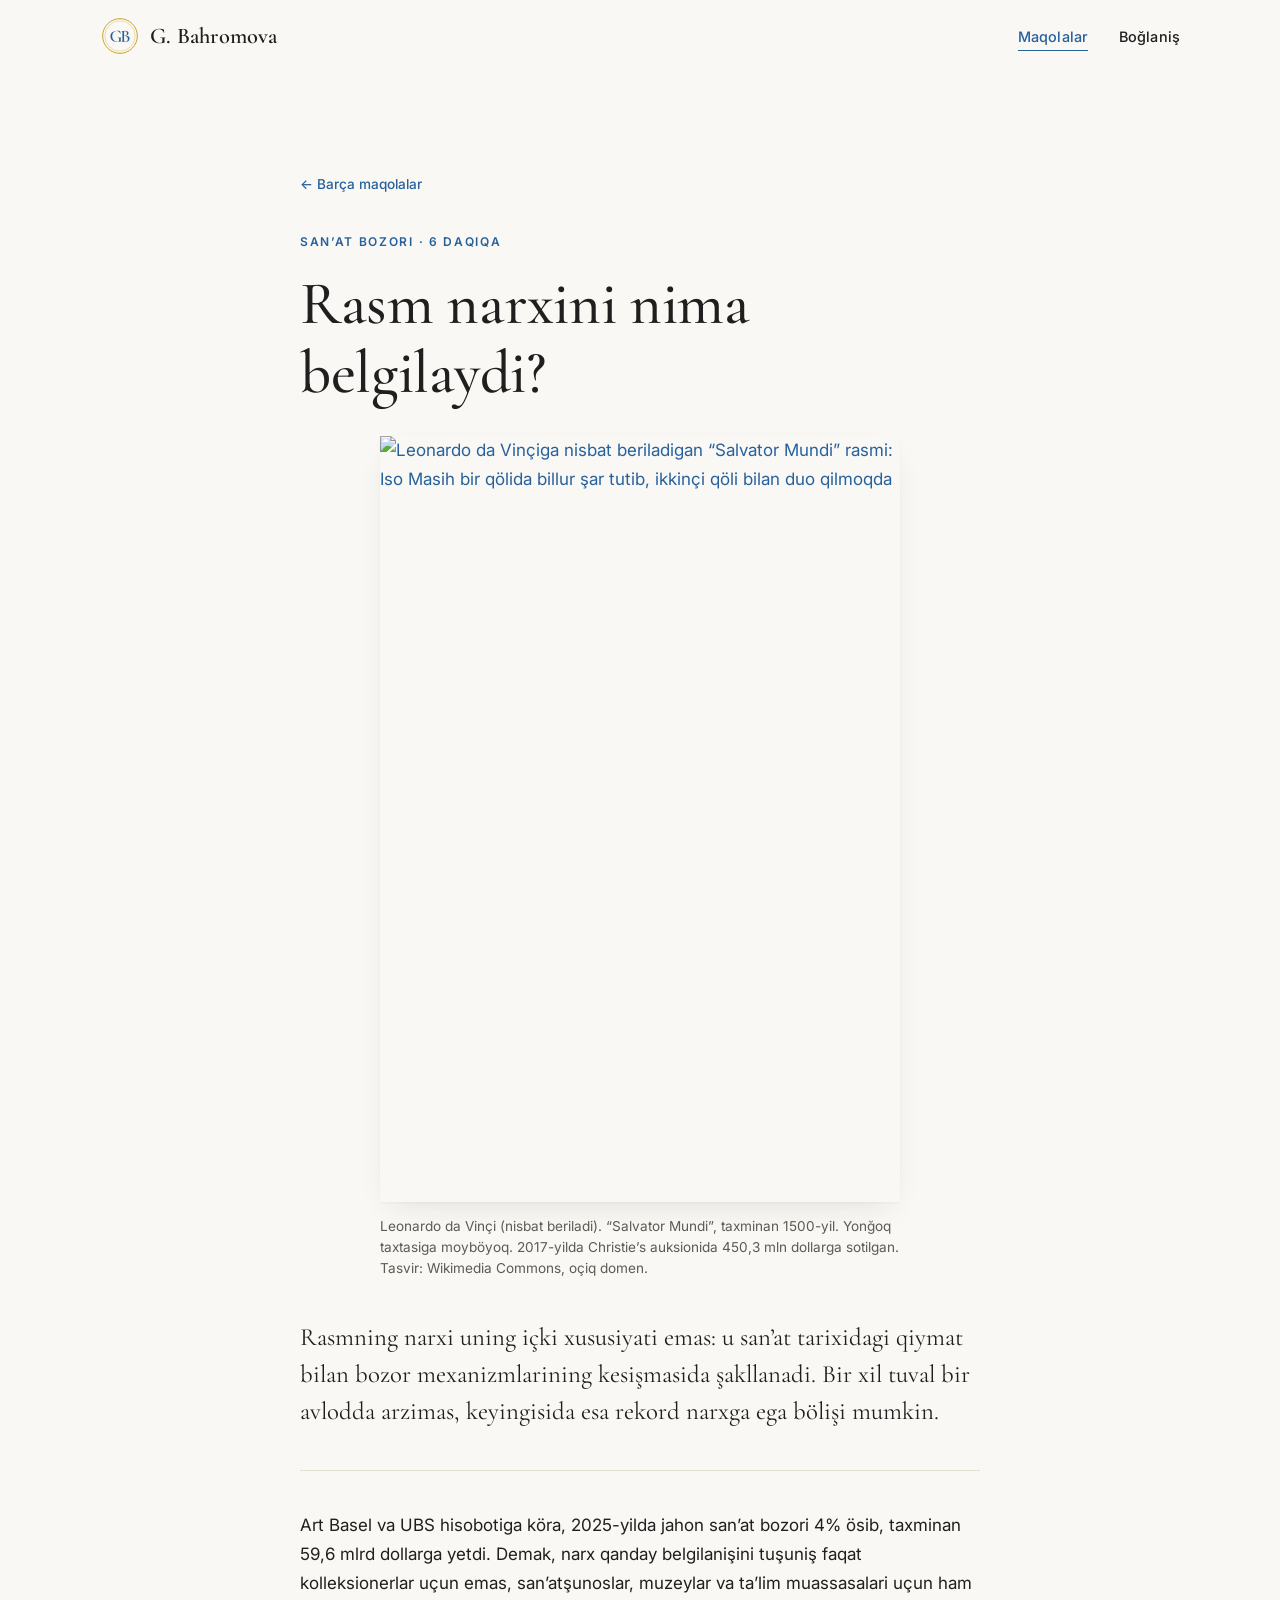
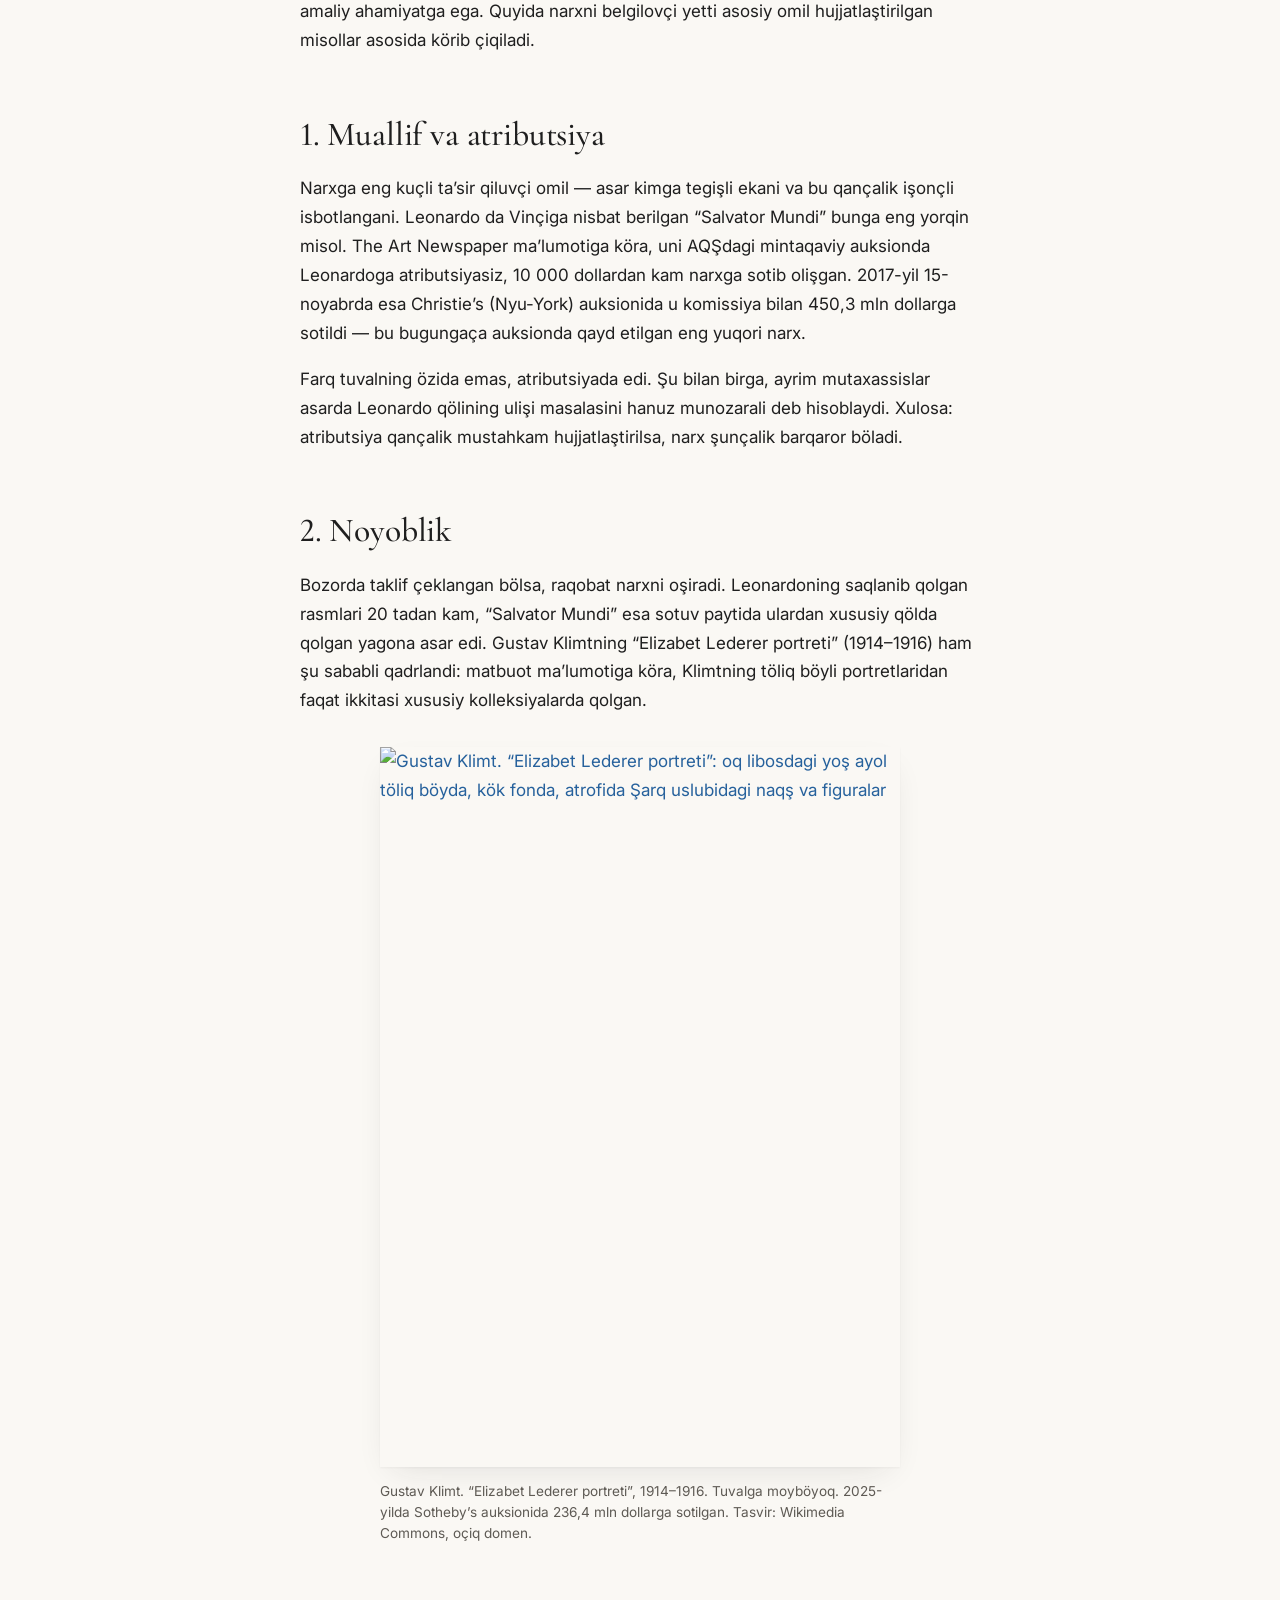
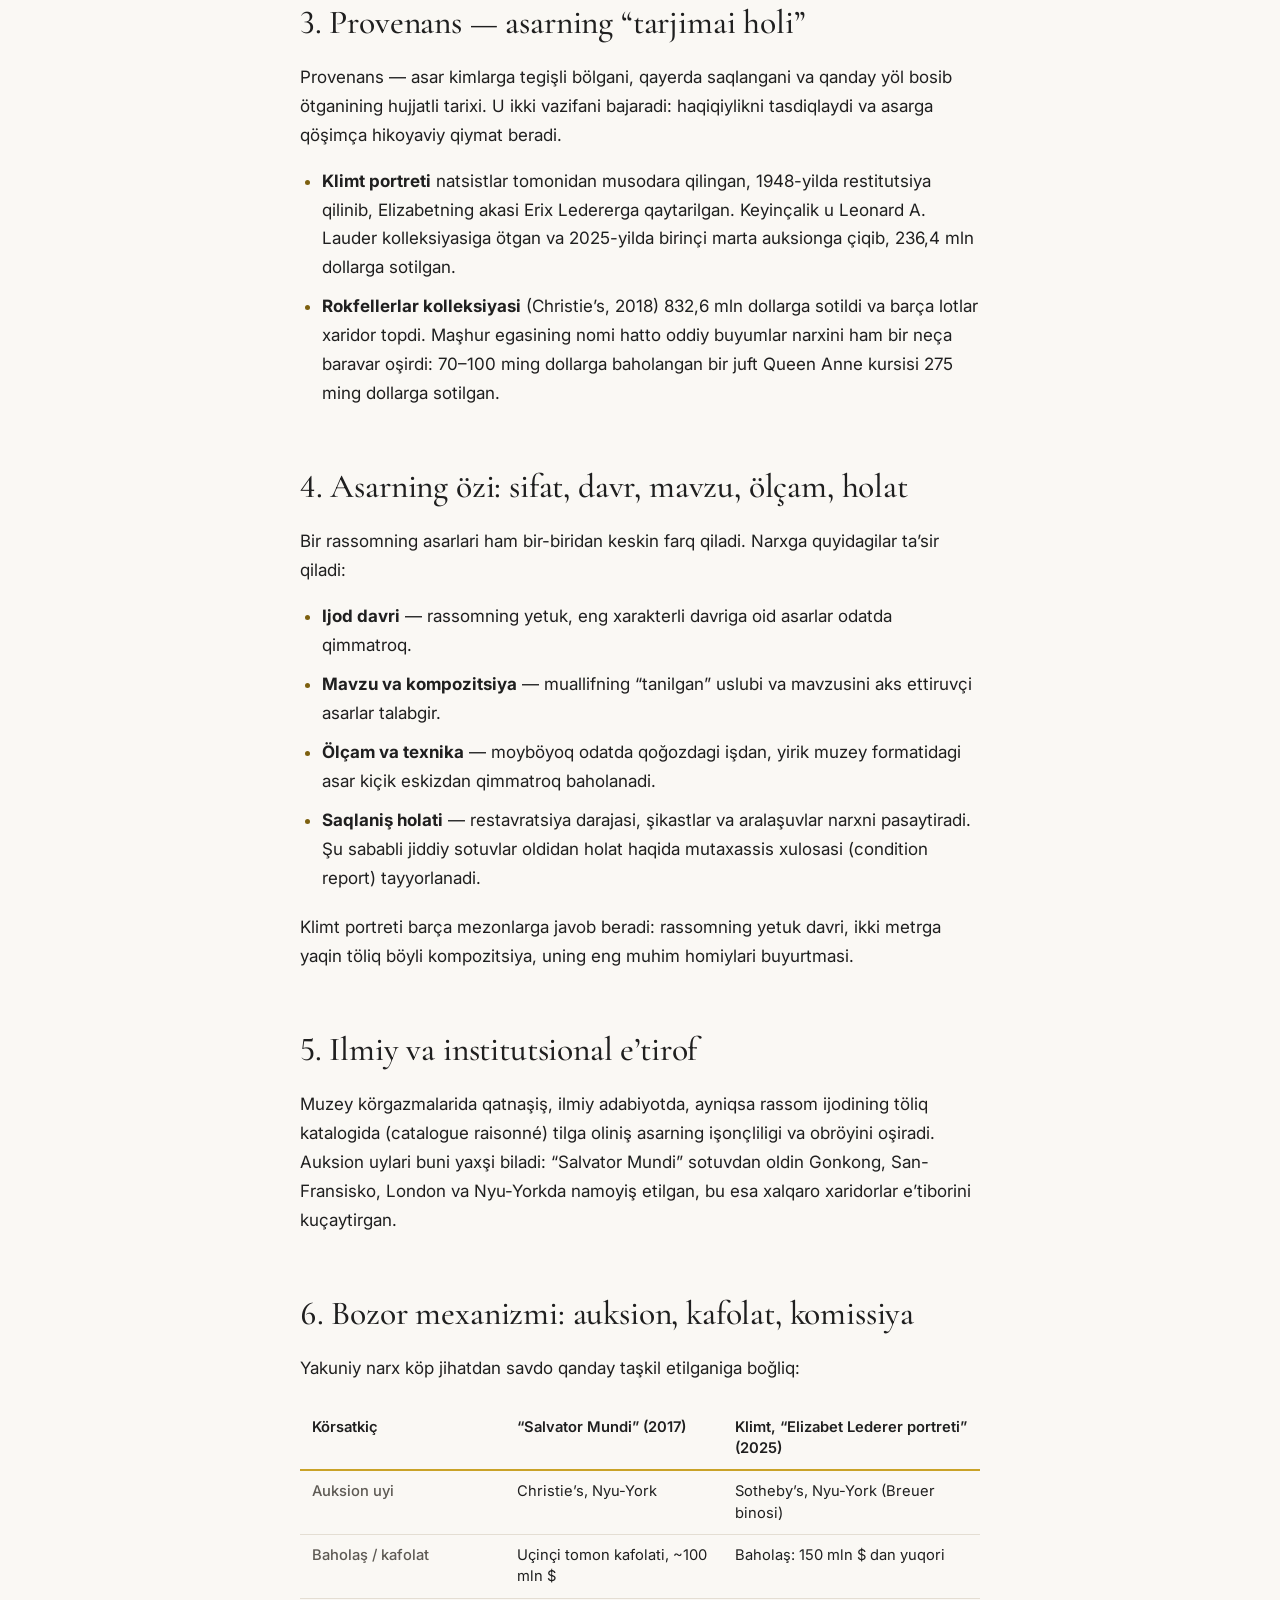
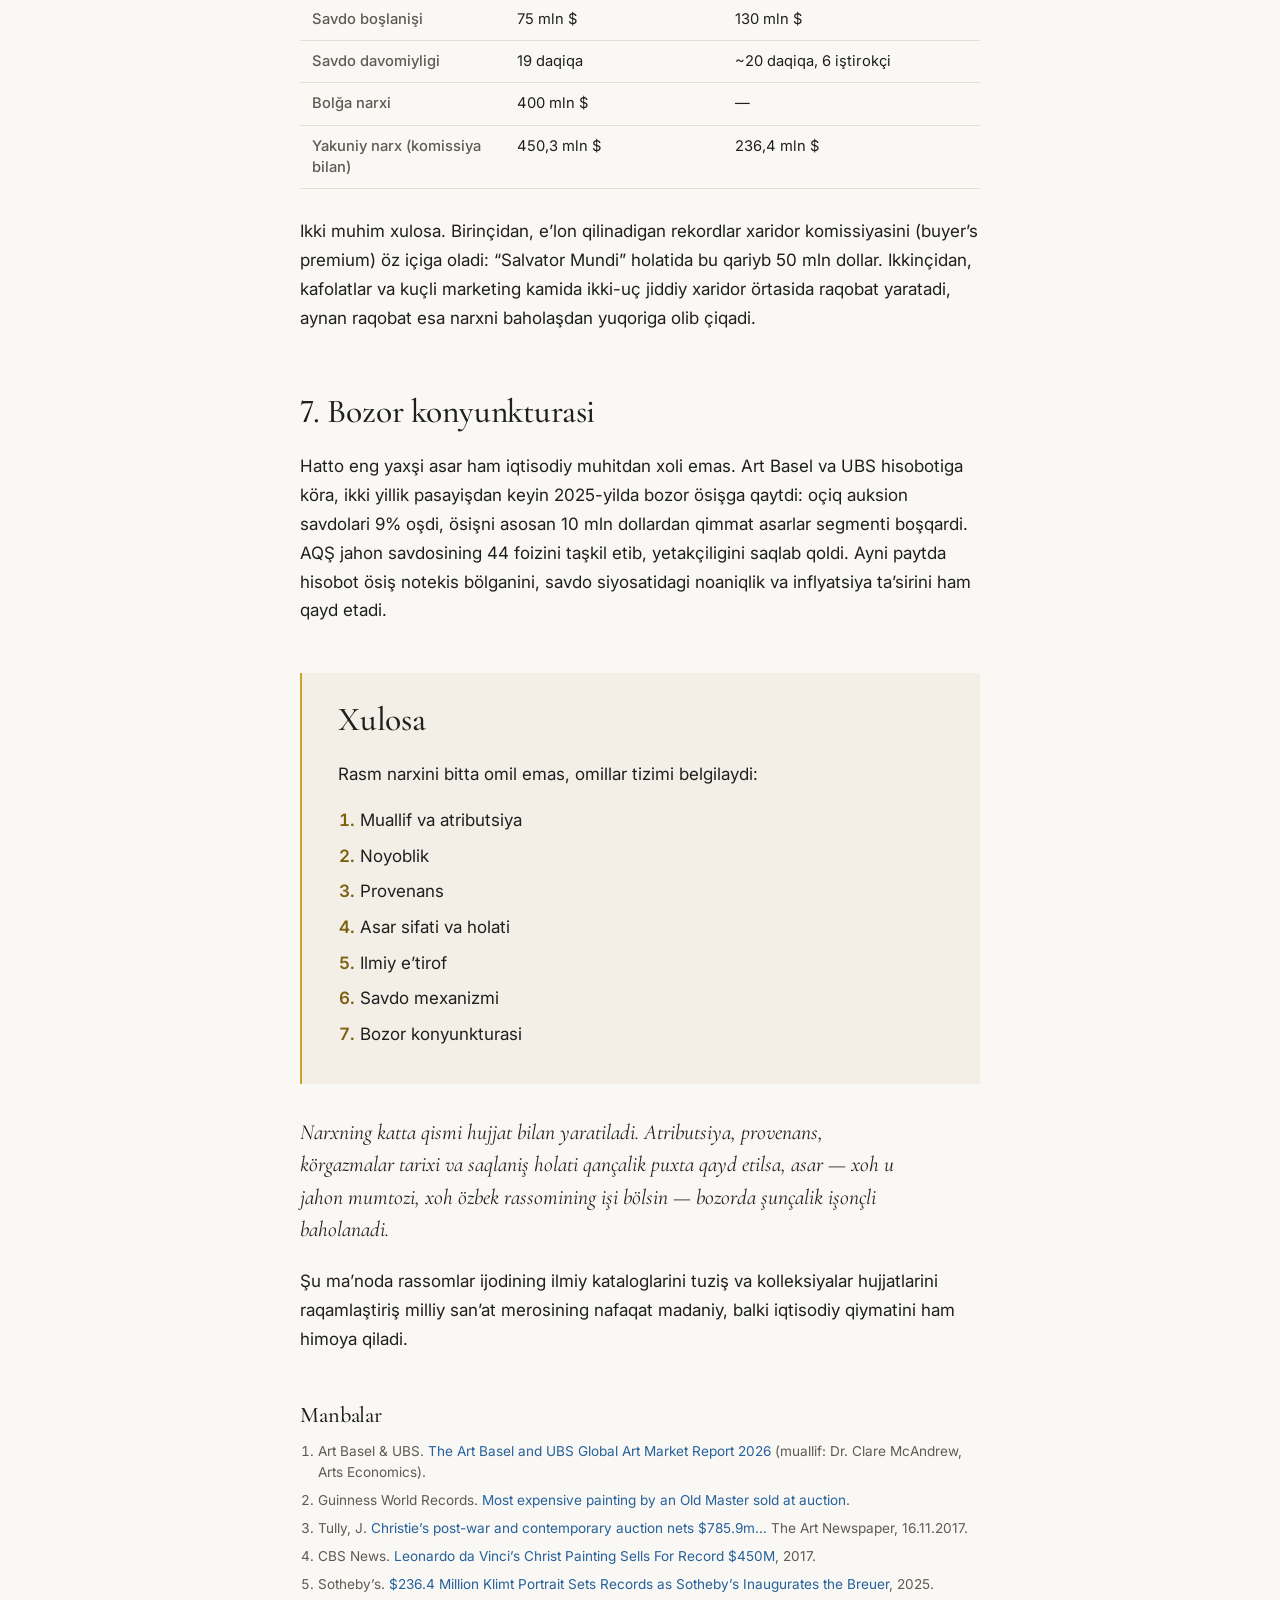
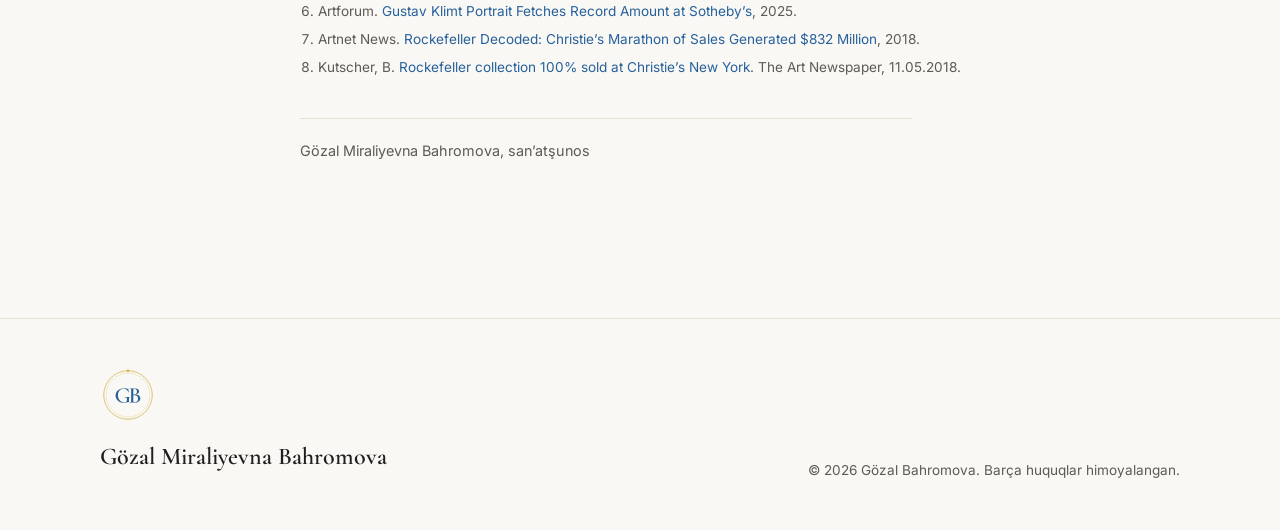
==== commit 6956f20e: "“Rasm narxini nima belgilaydi?” maqolasiga asarlar tasvirlarini qo‘shish Co-Authored-By: Claude Opus" ====
--- a/rasm-narxi.html
+++ b/rasm-narxi.html
@@ -11,7 +11,7 @@
   <meta property="og:title" content="Rasm narxini nima belgilaydi?">
   <meta property="og:description" content="Sanʼatşunos tahlili: muallif va atributsiya, noyoblik, provenans, asar holati, ilmiy eʼtirof, auksion mexanizmi va bozor konyunkturasi rasm narxini qanday belgilaydi.">
   <meta property="og:locale" content="uz_UZ">
-  <meta property="og:image" content="https://gmiraliyevna-oss.github.io/guzal-bahromova/images/og-cover.jpg">
+  <meta property="og:image" content="https://upload.wikimedia.org/wikipedia/commons/thumb/5/5c/Leonardo_da_Vinci,_Salvator_Mundi,_c.1500,_oil_on_walnut,_45.4_%C3%97_65.6_cm.jpg/960px-Leonardo_da_Vinci,_Salvator_Mundi,_c.1500,_oil_on_walnut,_45.4_%C3%97_65.6_cm.jpg">
   <meta name="twitter:card" content="summary_large_image">
   <link rel="icon" href="logo/favicon.svg" type="image/svg+xml">
   <link rel="icon" href="logo/favicon-32.png" sizes="32x32" type="image/png">
@@ -50,6 +50,7 @@
     .art-table th, .art-table td { padding: 10px 12px; border-bottom: 1px solid var(--line); text-align: left; vertical-align: top; }
     .art-table thead th { font-weight: 600; border-bottom: 2px solid var(--gold); }
     .art-table tbody th { font-weight: 500; color: var(--muted); }
+    .art-hero { margin: 8px 0 40px; }
     .art-sources { margin-top: 48px; }
     .art-sources h2 { font-size: 1.4rem; }
     .art-sources ol { padding-left: 1.3em; list-style: decimal; font-size: .85rem; line-height: 1.55; color: var(--muted); }
@@ -81,6 +82,10 @@
         <a class="art-back" href="index.html#articles">← Barça maqolalar</a>
         <p class="art-meta">Sanʼat bozori · 6 daqiqa</p>
         <h1>Rasm narxini nima belgilaydi?</h1>
+        <figure class="art-figure art-hero">
+          <a href="https://commons.wikimedia.org/wiki/File:Leonardo_da_Vinci,_Salvator_Mundi,_c.1500,_oil_on_walnut,_45.4_%C3%97_65.6_cm.jpg" target="_blank" rel="noopener"><img src="https://upload.wikimedia.org/wikipedia/commons/thumb/5/5c/Leonardo_da_Vinci,_Salvator_Mundi,_c.1500,_oil_on_walnut,_45.4_%C3%97_65.6_cm.jpg/960px-Leonardo_da_Vinci,_Salvator_Mundi,_c.1500,_oil_on_walnut,_45.4_%C3%97_65.6_cm.jpg" width="960" height="1413" alt="Leonardo da Vinçiga nisbat beriladigan “Salvator Mundi” rasmi: Iso Masih bir qölida billur şar tutib, ikkinçi qöli bilan duo qilmoqda" fetchpriority="high"></a>
+          <figcaption>Leonardo da Vinçi (nisbat beriladi). “Salvator Mundi”, taxminan 1500-yil. Yonğoq taxtasiga moyböyoq. 2017-yilda Christie’s auksionida 450,3 mln dollarga sotilgan. Tasvir: Wikimedia Commons, oçiq domen.</figcaption>
+        </figure>
         <p class="art-lead">Rasmning narxi uning içki xususiyati emas: u sanʼat tarixidagi qiymat bilan bozor mexanizmlarining kesişmasida şakllanadi. Bir xil tuval bir avlodda arzimas, keyingisida esa rekord narxga ega bölişi mumkin.</p>
         <p>Art Basel va UBS hisobotiga köra, 2025-yilda jahon sanʼat bozori 4% ösib, taxminan 59,6 mlrd dollarga yetdi. Demak, narx qanday belgilanişini tuşuniş faqat kolleksionerlar uçun emas, sanʼatşunoslar, muzeylar va taʼlim muassasalari uçun ham amaliy ahamiyatga ega. Quyida narxni belgilovçi yetti asosiy omil hujjatlaştirilgan misollar asosida körib çiqiladi.</p>
 
@@ -91,6 +96,10 @@
         <h2>2. Noyoblik</h2>
         <p>Bozorda taklif çeklangan bölsa, raqobat narxni oşiradi. Leonardoning saqlanib qolgan rasmlari 20 tadan kam, “Salvator Mundi” esa sotuv paytida ulardan xususiy qölda qolgan yagona asar edi. Gustav Klimtning “Elizabet Lederer portreti” (1914–1916) ham şu sababli qadrlandi: matbuot maʼlumotiga köra, Klimtning töliq böyli portretlaridan faqat ikkitasi xususiy kolleksiyalarda qolgan.</p>
 
+        <figure class="art-figure">
+          <a href="https://commons.wikimedia.org/wiki/File:Gustav_Klimt_Bildnis_der_Elisabeth_Lederer.jpg" target="_blank" rel="noopener"><img src="https://upload.wikimedia.org/wikipedia/commons/thumb/3/39/Gustav_Klimt_Bildnis_der_Elisabeth_Lederer.jpg/960px-Gustav_Klimt_Bildnis_der_Elisabeth_Lederer.jpg" width="960" height="1328" alt="Gustav Klimt. “Elizabet Lederer portreti”: oq libosdagi yoş ayol töliq böyda, kök fonda, atrofida Şarq uslubidagi naqş va figuralar" loading="lazy"></a>
+          <figcaption>Gustav Klimt. “Elizabet Lederer portreti”, 1914–1916. Tuvalga moyböyoq. 2025-yilda Sotheby’s auksionida 236,4 mln dollarga sotilgan. Tasvir: Wikimedia Commons, oçiq domen.</figcaption>
+        </figure>
         <h2>3. Provenans — asarning “tarjimai holi”</h2>
         <p>Provenans — asar kimlarga tegişli bölgani, qayerda saqlangani va qanday yöl bosib ötganining hujjatli tarixi. U ikki vazifani bajaradi: haqiqiylikni tasdiqlaydi va asarga qöşimça hikoyaviy qiymat beradi.</p>
         <ul class="art-list">
